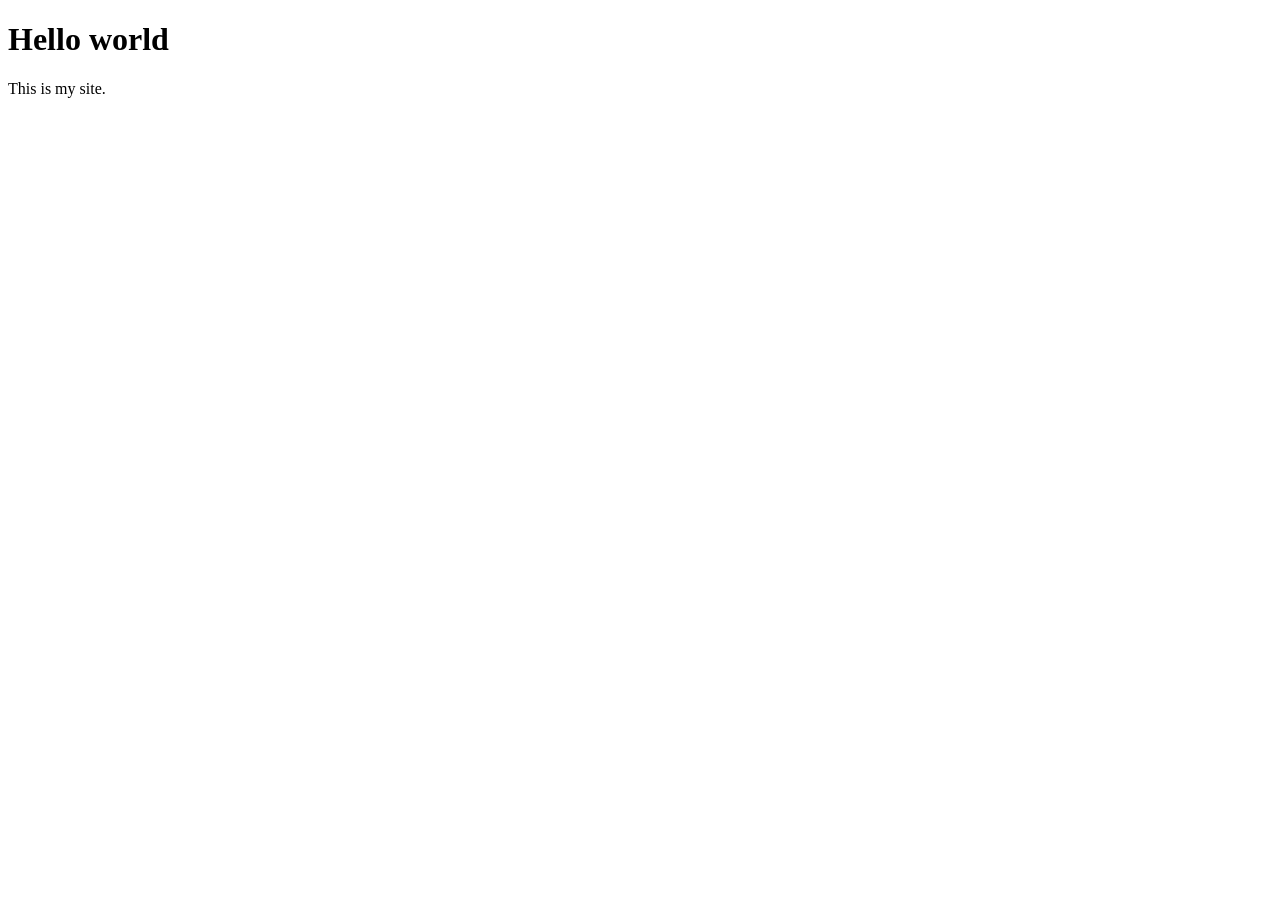
==== index.html @ 30eab20b "Add initial HTML structure for My Site" ====
<!doctype html>
<html>
  <head>
    <meta charset="utf-8">
    <title>My Site</title>
    <meta name="viewport" content="width=device-width, initial-scale=1">
  </head>
  <body>
    <h1>Hello world</h1>
    <p>This is my site.</p>
  </body>
</html>
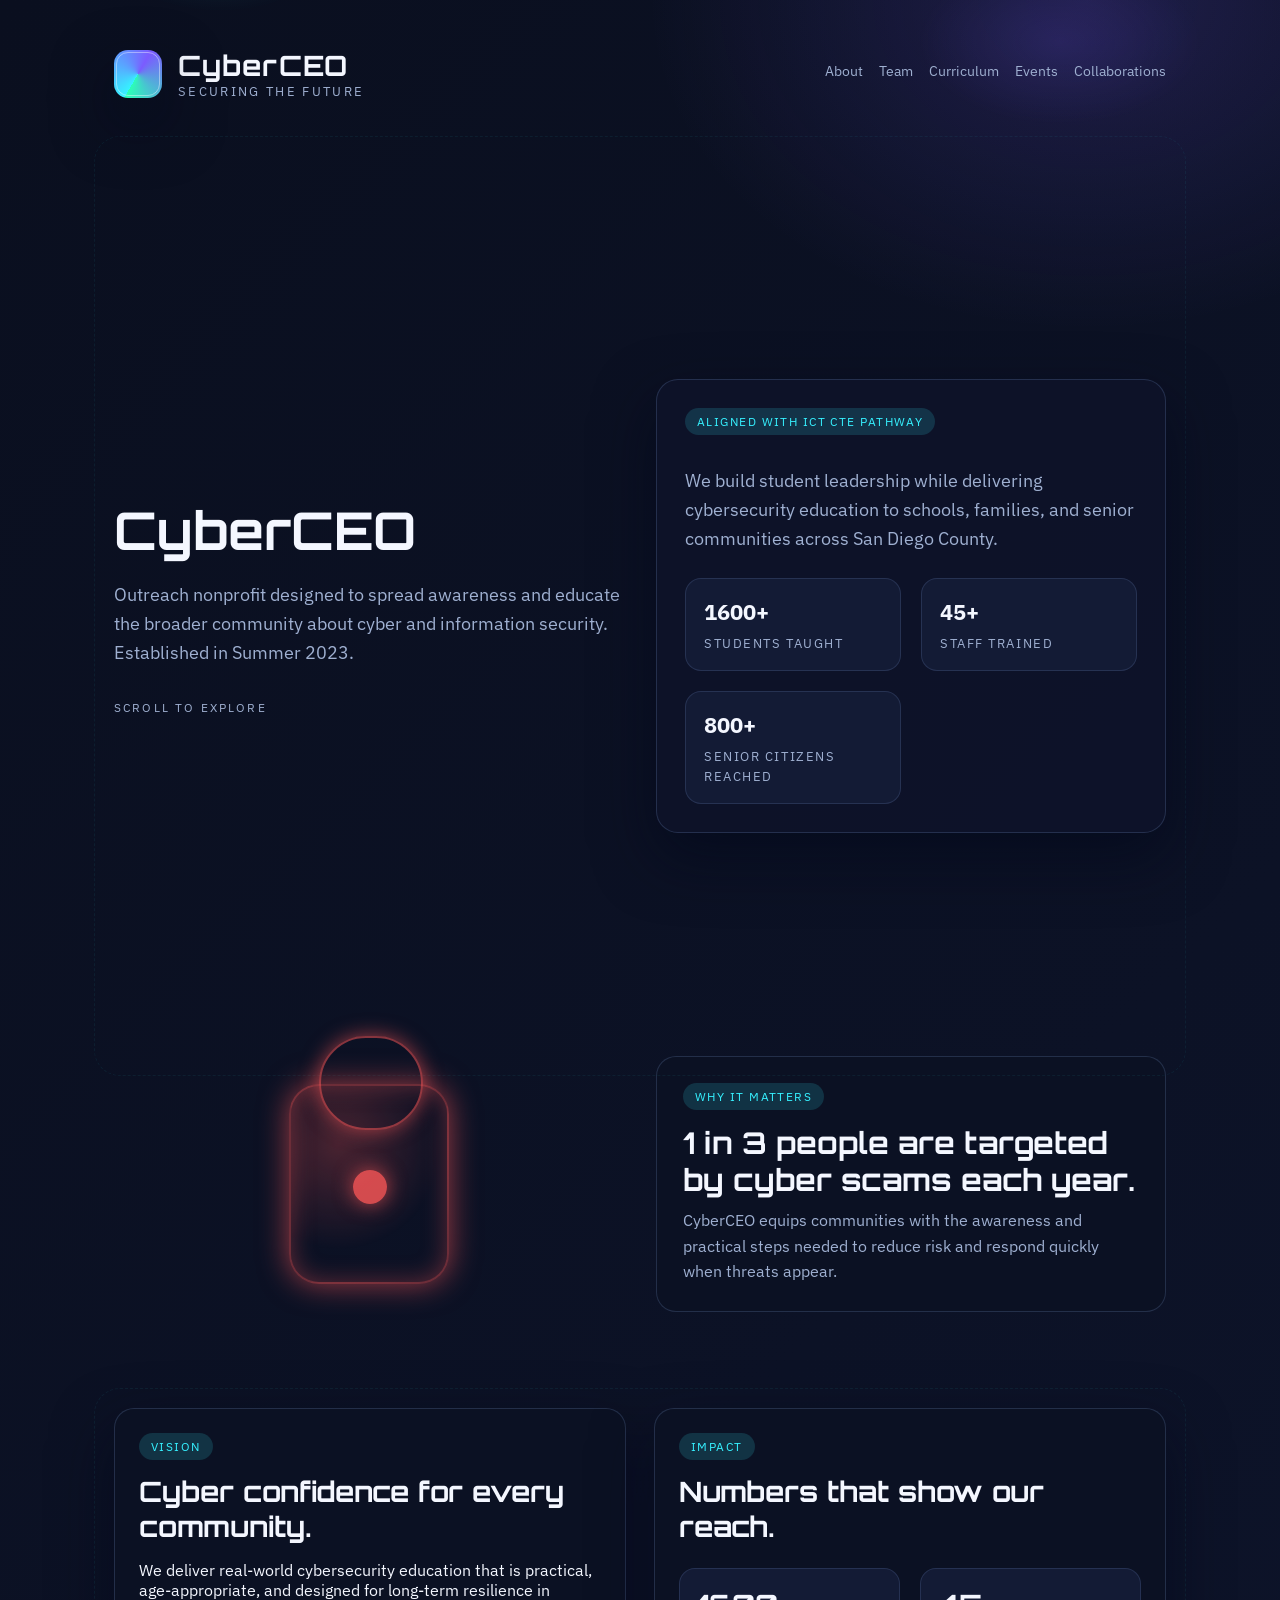
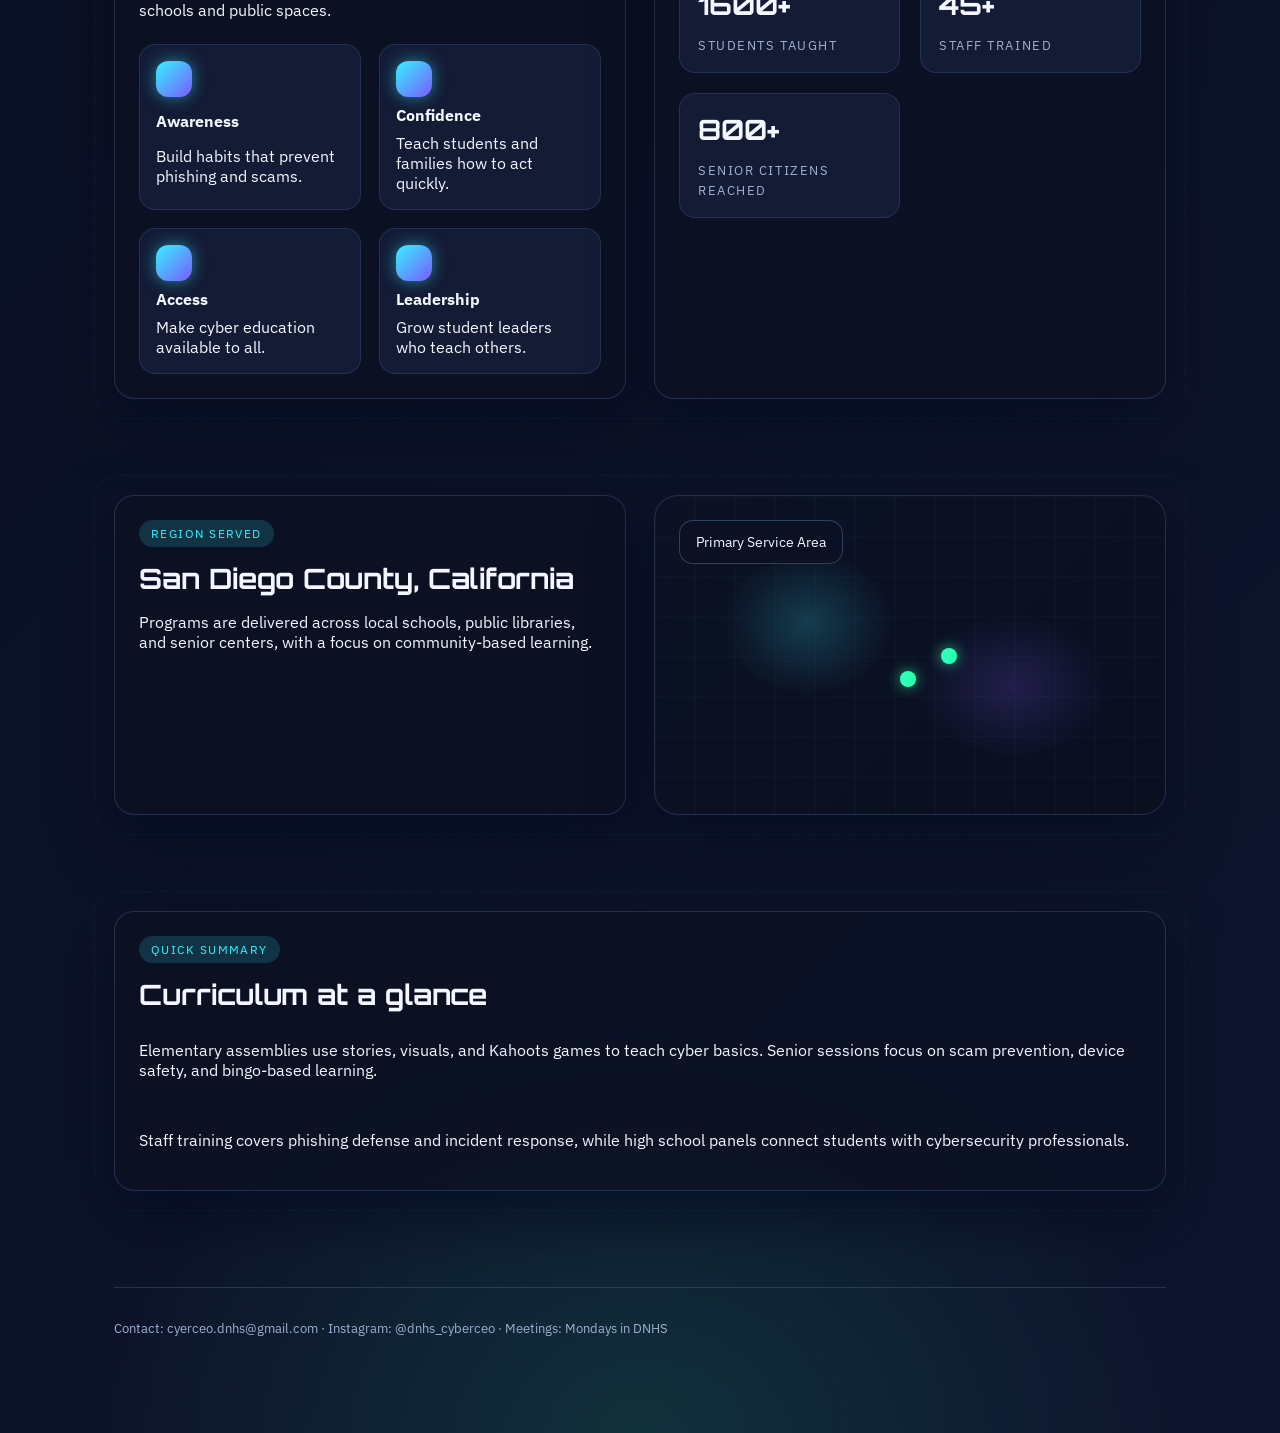
==== commit 82b052d7: "initial website commit" ====
--- a/index.html
+++ b/index.html
@@ -1,12 +1,631 @@
 <!doctype html>
-<html>
+<html lang="en">
   <head>
     <meta charset="utf-8">
-    <title>My Site</title>
+    <title>CyberCEO</title>
     <meta name="viewport" content="width=device-width, initial-scale=1">
+    <link rel="preconnect" href="https://fonts.googleapis.com">
+    <link rel="preconnect" href="https://fonts.gstatic.com" crossorigin>
+    <link href="https://fonts.googleapis.com/css2?family=Orbitron:wght@500;600;700&family=IBM+Plex+Sans:wght@300;400;500;600&display=swap" rel="stylesheet">
+    <style>
+      :root {
+        --bg: #0a0f1f;
+        --bg-2: #0e152d;
+        --panel: rgba(12, 18, 36, 0.86);
+        --panel-strong: rgba(14, 20, 42, 0.95);
+        --ink: #f4f7ff;
+        --muted: #9fb0d1;
+        --accent: #36f1ff;
+        --accent-2: #7b5bff;
+        --accent-3: #2cffb6;
+        --border: rgba(120, 150, 210, 0.22);
+        --shadow: 0 24px 60px rgba(2, 8, 25, 0.55);
+      }
+
+      * {
+        box-sizing: border-box;
+      }
+
+      body {
+        margin: 0;
+        font-family: "IBM Plex Sans", system-ui, sans-serif;
+        color: var(--ink);
+        background:
+          radial-gradient(700px 500px at 15% -10%, rgba(54, 241, 255, 0.18), transparent 60%),
+          radial-gradient(800px 600px at 85% 0%, rgba(123, 91, 255, 0.18), transparent 55%),
+          radial-gradient(900px 700px at 50% 100%, rgba(44, 255, 182, 0.12), transparent 60%),
+          linear-gradient(135deg, var(--bg) 0%, var(--bg-2) 100%);
+        min-height: 100vh;
+      }
+
+      .page {
+        max-width: 1100px;
+        margin: 0 auto;
+        padding: 48px 24px 96px;
+      }
+
+      header {
+        display: flex;
+        justify-content: space-between;
+        align-items: center;
+        gap: 24px;
+        margin-bottom: 56px;
+      }
+
+      .brand {
+        display: flex;
+        align-items: center;
+        gap: 16px;
+      }
+
+      .logo {
+        width: 48px;
+        height: 48px;
+        border-radius: 14px;
+        background: conic-gradient(from 210deg, var(--accent), var(--accent-2), var(--accent-3));
+        box-shadow: var(--shadow);
+        position: relative;
+        overflow: hidden;
+      }
+
+      .logo::after {
+        content: "";
+        position: absolute;
+        inset: 2px;
+        border-radius: 12px;
+        border: 1px solid rgba(255, 255, 255, 0.4);
+      }
+
+      .brand h1 {
+        font-family: "Orbitron", "IBM Plex Sans", sans-serif;
+        font-size: 28px;
+        margin: 0;
+        letter-spacing: 0.04em;
+      }
+
+      .brand span {
+        display: block;
+        font-size: 13px;
+        text-transform: uppercase;
+        letter-spacing: 0.18em;
+        color: var(--muted);
+      }
+
+      nav {
+        display: flex;
+        gap: 16px;
+        font-size: 14px;
+        color: var(--muted);
+      }
+
+      nav a {
+        color: inherit;
+        text-decoration: none;
+        border-bottom: 2px solid transparent;
+        padding-bottom: 4px;
+        transition: color 200ms ease, border-color 200ms ease;
+      }
+
+      nav a:hover {
+        color: var(--accent);
+        border-color: var(--accent);
+      }
+
+      .hero {
+        display: grid;
+        grid-template-columns: repeat(auto-fit, minmax(260px, 1fr));
+        gap: 32px;
+        align-items: center;
+        min-height: 100vh;
+        padding: 40px 0;
+      }
+
+      .hero h2 {
+        font-family: "Orbitron", "IBM Plex Sans", sans-serif;
+        font-size: clamp(34px, 5vw, 52px);
+        margin: 0 0 16px;
+      }
+
+      .hero p {
+        font-size: 18px;
+        line-height: 1.6;
+        color: var(--muted);
+      }
+
+      .hero-card {
+        background: var(--panel-strong);
+        border-radius: 22px;
+        padding: 28px;
+        box-shadow: var(--shadow);
+        border: 1px solid var(--border);
+        backdrop-filter: blur(14px);
+      }
+
+      .stats {
+        display: grid;
+        grid-template-columns: repeat(auto-fit, minmax(180px, 1fr));
+        gap: 20px;
+        margin: 24px 0 0;
+      }
+
+      .stat {
+        background: rgba(22, 30, 58, 0.8);
+        padding: 18px;
+        border-radius: 16px;
+        border: 1px solid rgba(120, 150, 210, 0.18);
+      }
+
+      .stat h3 {
+        margin: 0 0 6px;
+        font-size: 22px;
+      }
+
+      .stat span {
+        font-size: 13px;
+        text-transform: uppercase;
+        letter-spacing: 0.12em;
+        color: var(--muted);
+      }
+
+      .section {
+        display: grid;
+        grid-template-columns: repeat(auto-fit, minmax(260px, 1fr));
+        gap: 28px;
+        margin: 0 0 96px;
+      }
+
+      .section h3 {
+        font-family: "Orbitron", "IBM Plex Sans", sans-serif;
+        font-size: 28px;
+        margin: 0 0 12px;
+      }
+
+      .panel {
+        background: var(--panel);
+        border-radius: 20px;
+        padding: 24px;
+        box-shadow: var(--shadow);
+        border: 1px solid var(--border);
+        backdrop-filter: blur(16px);
+      }
+
+      .tag {
+        display: inline-block;
+        padding: 6px 12px;
+        border-radius: 999px;
+        background: rgba(54, 241, 255, 0.15);
+        color: var(--accent);
+        font-size: 12px;
+        text-transform: uppercase;
+        letter-spacing: 0.12em;
+        margin-bottom: 14px;
+      }
+
+      .footer {
+        margin-top: 72px;
+        padding-top: 32px;
+        border-top: 1px solid rgba(120, 150, 210, 0.22);
+        font-size: 13px;
+        color: var(--muted);
+      }
+
+      .hero,
+      .section {
+        position: relative;
+      }
+
+      .hero::after,
+      .section::after {
+        content: "";
+        position: absolute;
+        inset: -20px;
+        border-radius: 26px;
+        border: 1px dashed rgba(54, 241, 255, 0.12);
+        pointer-events: none;
+        opacity: 0.5;
+      }
+
+      .glow {
+        position: absolute;
+        inset: -60px;
+        background: radial-gradient(200px 120px at 20% 0%, rgba(54, 241, 255, 0.22), transparent 60%),
+          radial-gradient(240px 140px at 80% 10%, rgba(123, 91, 255, 0.22), transparent 60%);
+        pointer-events: none;
+        z-index: 0;
+        opacity: 0.6;
+      }
+
+      .hero > * {
+        position: relative;
+        z-index: 1;
+      }
+
+      .scroll-hint {
+        margin-top: 32px;
+        font-size: 12px;
+        letter-spacing: 0.18em;
+        text-transform: uppercase;
+        color: var(--muted);
+      }
+
+      .importance {
+        display: grid;
+        grid-template-columns: repeat(auto-fit, minmax(240px, 1fr));
+        gap: 32px;
+        align-items: center;
+        margin: 0 0 96px;
+      }
+
+      .lock {
+        width: 160px;
+        height: 200px;
+        border-radius: 30px;
+        border: 2px solid rgba(255, 88, 88, 0.4);
+        box-shadow: 0 0 30px rgba(255, 88, 88, 0.6), inset 0 0 25px rgba(255, 88, 88, 0.35);
+        position: relative;
+        margin: 0 auto;
+        background: radial-gradient(circle at 30% 30%, rgba(255, 88, 88, 0.25), transparent 60%);
+      }
+
+      .lock::before {
+        content: "";
+        position: absolute;
+        width: 100px;
+        height: 90px;
+        border-radius: 50px;
+        border: 2px solid rgba(255, 88, 88, 0.5);
+        top: -50px;
+        left: 28px;
+        box-shadow: 0 0 20px rgba(255, 88, 88, 0.6);
+      }
+
+      .lock::after {
+        content: "";
+        position: absolute;
+        width: 34px;
+        height: 34px;
+        border-radius: 50%;
+        background: rgba(255, 88, 88, 0.8);
+        top: 84px;
+        left: 62px;
+        box-shadow: 0 0 20px rgba(255, 88, 88, 0.7);
+      }
+
+      .stat-callout {
+        background: var(--panel);
+        border-radius: 20px;
+        padding: 26px;
+        border: 1px solid var(--border);
+      }
+
+      .stat-callout h3 {
+        margin: 0 0 10px;
+        font-size: 30px;
+        font-family: "Orbitron", "IBM Plex Sans", sans-serif;
+      }
+
+      .stat-callout p {
+        margin: 0;
+        color: var(--muted);
+        line-height: 1.6;
+      }
+
+      .icon-row {
+        display: grid;
+        grid-template-columns: repeat(auto-fit, minmax(160px, 1fr));
+        gap: 18px;
+        margin-top: 24px;
+      }
+
+      .icon-card {
+        background: rgba(22, 30, 58, 0.8);
+        border-radius: 16px;
+        padding: 16px;
+        border: 1px solid rgba(120, 150, 210, 0.18);
+        display: grid;
+        gap: 8px;
+        align-items: start;
+      }
+
+      .icon {
+        width: 36px;
+        height: 36px;
+        border-radius: 12px;
+        background: linear-gradient(135deg, var(--accent), var(--accent-2));
+        box-shadow: 0 0 16px rgba(54, 241, 255, 0.5);
+        animation: pulse 2.6s ease-in-out infinite;
+      }
+
+      .icon-card:nth-child(2) .icon {
+        animation-delay: 0.4s;
+      }
+
+      .icon-card:nth-child(3) .icon {
+        animation-delay: 0.8s;
+      }
+
+      .icon-card:nth-child(4) .icon {
+        animation-delay: 1.2s;
+      }
+
+      @keyframes pulse {
+        0% {
+          transform: scale(0.92);
+          box-shadow: 0 0 8px rgba(54, 241, 255, 0.35);
+        }
+        50% {
+          transform: scale(1);
+          box-shadow: 0 0 22px rgba(54, 241, 255, 0.75);
+        }
+        100% {
+          transform: scale(0.92);
+          box-shadow: 0 0 8px rgba(54, 241, 255, 0.35);
+        }
+      }
+
+      .map {
+        position: relative;
+        height: 320px;
+        border-radius: 24px;
+        border: 1px solid var(--border);
+        background:
+          radial-gradient(140px 120px at 30% 40%, rgba(54, 241, 255, 0.2), transparent 60%),
+          radial-gradient(160px 120px at 70% 60%, rgba(123, 91, 255, 0.2), transparent 60%),
+          linear-gradient(135deg, rgba(12, 18, 36, 0.95), rgba(10, 15, 31, 0.95));
+        box-shadow: var(--shadow);
+        overflow: hidden;
+      }
+
+      .map::before {
+        content: "";
+        position: absolute;
+        inset: 0;
+        background-image:
+          linear-gradient(rgba(120, 150, 210, 0.1) 1px, transparent 1px),
+          linear-gradient(90deg, rgba(120, 150, 210, 0.1) 1px, transparent 1px);
+        background-size: 40px 40px;
+        opacity: 0.4;
+      }
+
+      .map-label {
+        position: absolute;
+        top: 24px;
+        left: 24px;
+        background: rgba(12, 18, 36, 0.9);
+        border-radius: 14px;
+        padding: 12px 16px;
+        border: 1px solid rgba(120, 150, 210, 0.35);
+        font-size: 14px;
+      }
+
+      .map-pin {
+        position: absolute;
+        width: 16px;
+        height: 16px;
+        border-radius: 50%;
+        background: var(--accent-3);
+        box-shadow: 0 0 14px rgba(44, 255, 182, 0.7);
+      }
+
+      .map-pin.one {
+        top: 55%;
+        left: 48%;
+      }
+
+      .map-pin.two {
+        top: 48%;
+        left: 56%;
+      }
+
+      .summary {
+        display: grid;
+        gap: 18px;
+      }
+
+      .summary h3 {
+        margin: 0;
+      }
+
+      @keyframes floatIn {
+        from {
+          opacity: 0;
+          transform: translateY(18px);
+        }
+        to {
+          opacity: 1;
+          transform: translateY(0);
+        }
+      }
+
+      .hero,
+      .section,
+      header {
+        animation: floatIn 700ms ease both;
+      }
+
+      .section {
+        animation-delay: 120ms;
+      }
+
+      .hero-card,
+      .panel {
+        transition: transform 220ms ease, box-shadow 220ms ease;
+      }
+
+      .hero-card:hover,
+      .panel:hover {
+        transform: translateY(-4px);
+        box-shadow: 0 30px 70px rgba(2, 8, 25, 0.7);
+      }
+
+      @media (max-width: 700px) {
+        header {
+          flex-direction: column;
+          align-items: flex-start;
+        }
+
+        nav {
+          flex-wrap: wrap;
+        }
+
+        .hero::after,
+        .section::after {
+          inset: -8px;
+        }
+      }
+    </style>
   </head>
   <body>
-    <h1>Hello world</h1>
-    <p>This is my site.</p>
+    <div class="page">
+      <div class="glow" aria-hidden="true"></div>
+      <header>
+        <div class="brand">
+          <div class="logo" aria-hidden="true"></div>
+          <div>
+            <h1>CyberCEO</h1>
+            <span>Securing the future</span>
+          </div>
+        </div>
+        <nav>
+          <a href="about.html">About</a>
+          <a href="team.html">Team</a>
+          <a href="curriculum.html">Curriculum</a>
+          <a href="events.html">Events</a>
+          <a href="collaborations.html">Collaborations</a>
+        </nav>
+      </header>
+
+      <section class="hero" id="vision">
+        <div>
+          <h2>CyberCEO</h2>
+          <p>
+            Outreach nonprofit designed to spread awareness and educate the broader community
+            about cyber and information security. Established in Summer 2023.
+          </p>
+          <div class="scroll-hint">Scroll to explore</div>
+        </div>
+        <div class="hero-card">
+          <div class="tag">Aligned With ICT CTE Pathway</div>
+          <p>
+            We build student leadership while delivering cybersecurity education to schools,
+            families, and senior communities across San Diego County.
+          </p>
+          <div class="stats" id="impact">
+            <div class="stat">
+              <h3>1600+</h3>
+              <span>Students taught</span>
+            </div>
+            <div class="stat">
+              <h3>45+</h3>
+              <span>Staff trained</span>
+            </div>
+            <div class="stat">
+              <h3>800+</h3>
+              <span>Senior citizens reached</span>
+            </div>
+          </div>
+        </div>
+      </section>
+
+      <section class="importance">
+        <div class="lock" aria-hidden="true"></div>
+        <div class="stat-callout">
+          <div class="tag">Why It Matters</div>
+          <h3>1 in 3 people are targeted by cyber scams each year.</h3>
+          <p>
+            CyberCEO equips communities with the awareness and practical steps needed to
+            reduce risk and respond quickly when threats appear.
+          </p>
+        </div>
+      </section>
+
+      <section class="section">
+        <div class="panel">
+          <div class="tag">Vision</div>
+          <h3>Cyber confidence for every community.</h3>
+          <p>
+            We deliver real-world cybersecurity education that is practical, age-appropriate,
+            and designed for long-term resilience in schools and public spaces.
+          </p>
+          <div class="icon-row">
+            <div class="icon-card">
+              <div class="icon" aria-hidden="true"></div>
+              <strong>Awareness</strong>
+              <span class="muted">Build habits that prevent phishing and scams.</span>
+            </div>
+            <div class="icon-card">
+              <div class="icon" aria-hidden="true"></div>
+              <strong>Confidence</strong>
+              <span class="muted">Teach students and families how to act quickly.</span>
+            </div>
+            <div class="icon-card">
+              <div class="icon" aria-hidden="true"></div>
+              <strong>Access</strong>
+              <span class="muted">Make cyber education available to all.</span>
+            </div>
+            <div class="icon-card">
+              <div class="icon" aria-hidden="true"></div>
+              <strong>Leadership</strong>
+              <span class="muted">Grow student leaders who teach others.</span>
+            </div>
+          </div>
+        </div>
+        <div class="panel">
+          <div class="tag">Impact</div>
+          <h3>Numbers that show our reach.</h3>
+          <div class="stats">
+            <div class="stat">
+              <h3>1600+</h3>
+              <span>Students taught</span>
+            </div>
+            <div class="stat">
+              <h3>45+</h3>
+              <span>Staff trained</span>
+            </div>
+            <div class="stat">
+              <h3>800+</h3>
+              <span>Senior citizens reached</span>
+            </div>
+          </div>
+        </div>
+      </section>
+
+      <section class="section" id="region">
+        <div class="panel">
+          <div class="tag">Region Served</div>
+          <h3>San Diego County, California</h3>
+          <p>
+            Programs are delivered across local schools, public libraries, and senior centers,
+            with a focus on community-based learning.
+          </p>
+        </div>
+        <div class="map" aria-hidden="true">
+          <div class="map-label">Primary Service Area</div>
+          <div class="map-pin one"></div>
+          <div class="map-pin two"></div>
+        </div>
+      </section>
+
+      <section class="section" id="curriculum">
+        <div class="panel">
+          <div class="tag">Quick Summary</div>
+          <h3>Curriculum at a glance</h3>
+          <div class="summary">
+            <p>
+              Elementary assemblies use stories, visuals, and Kahoots games to teach cyber basics.
+              Senior sessions focus on scam prevention, device safety, and bingo-based learning.
+            </p>
+            <p>
+              Staff training covers phishing defense and incident response, while high school
+              panels connect students with cybersecurity professionals.
+            </p>
+          </div>
+        </div>
+      </section>
+
+      <div class="footer">
+        Contact: cyerceo.dnhs@gmail.com · Instagram: @dnhs_cyberceo · Meetings: Mondays in DNHS
+      </div>
+    </div>
   </body>
 </html>
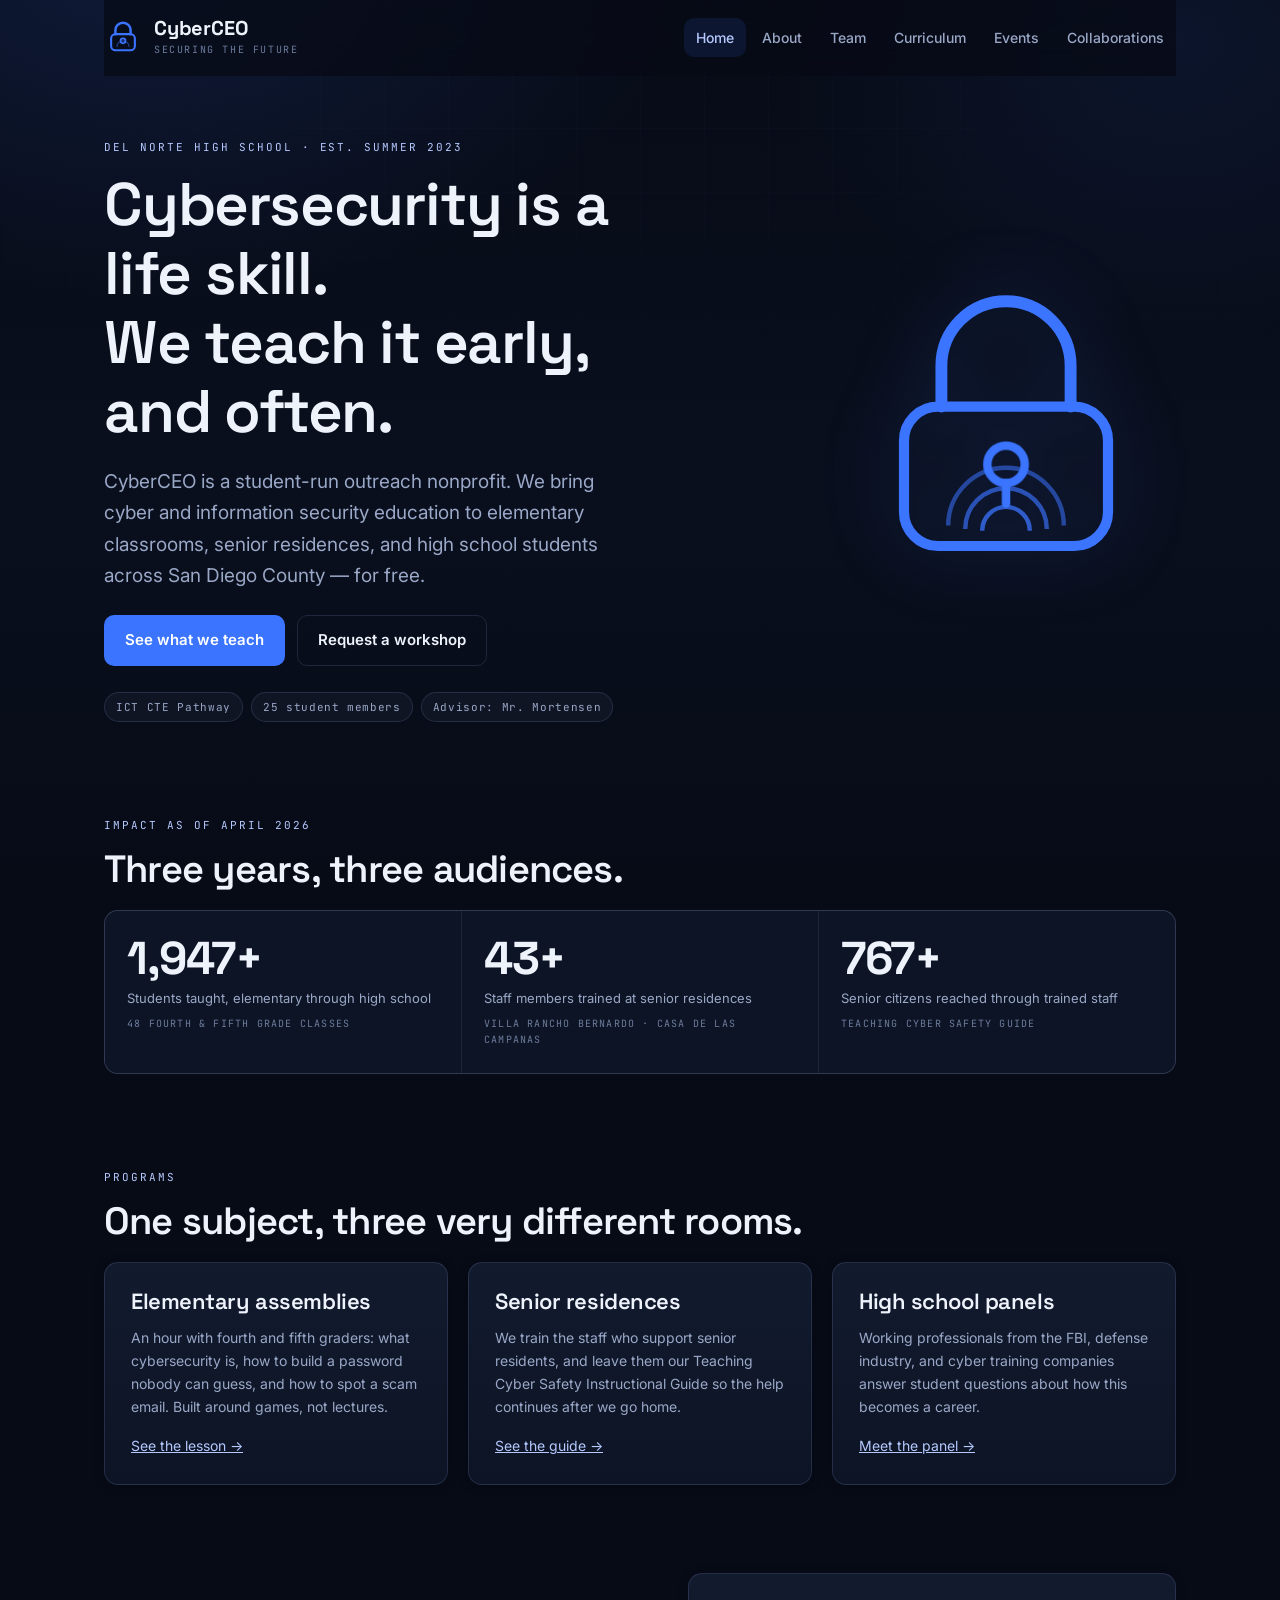
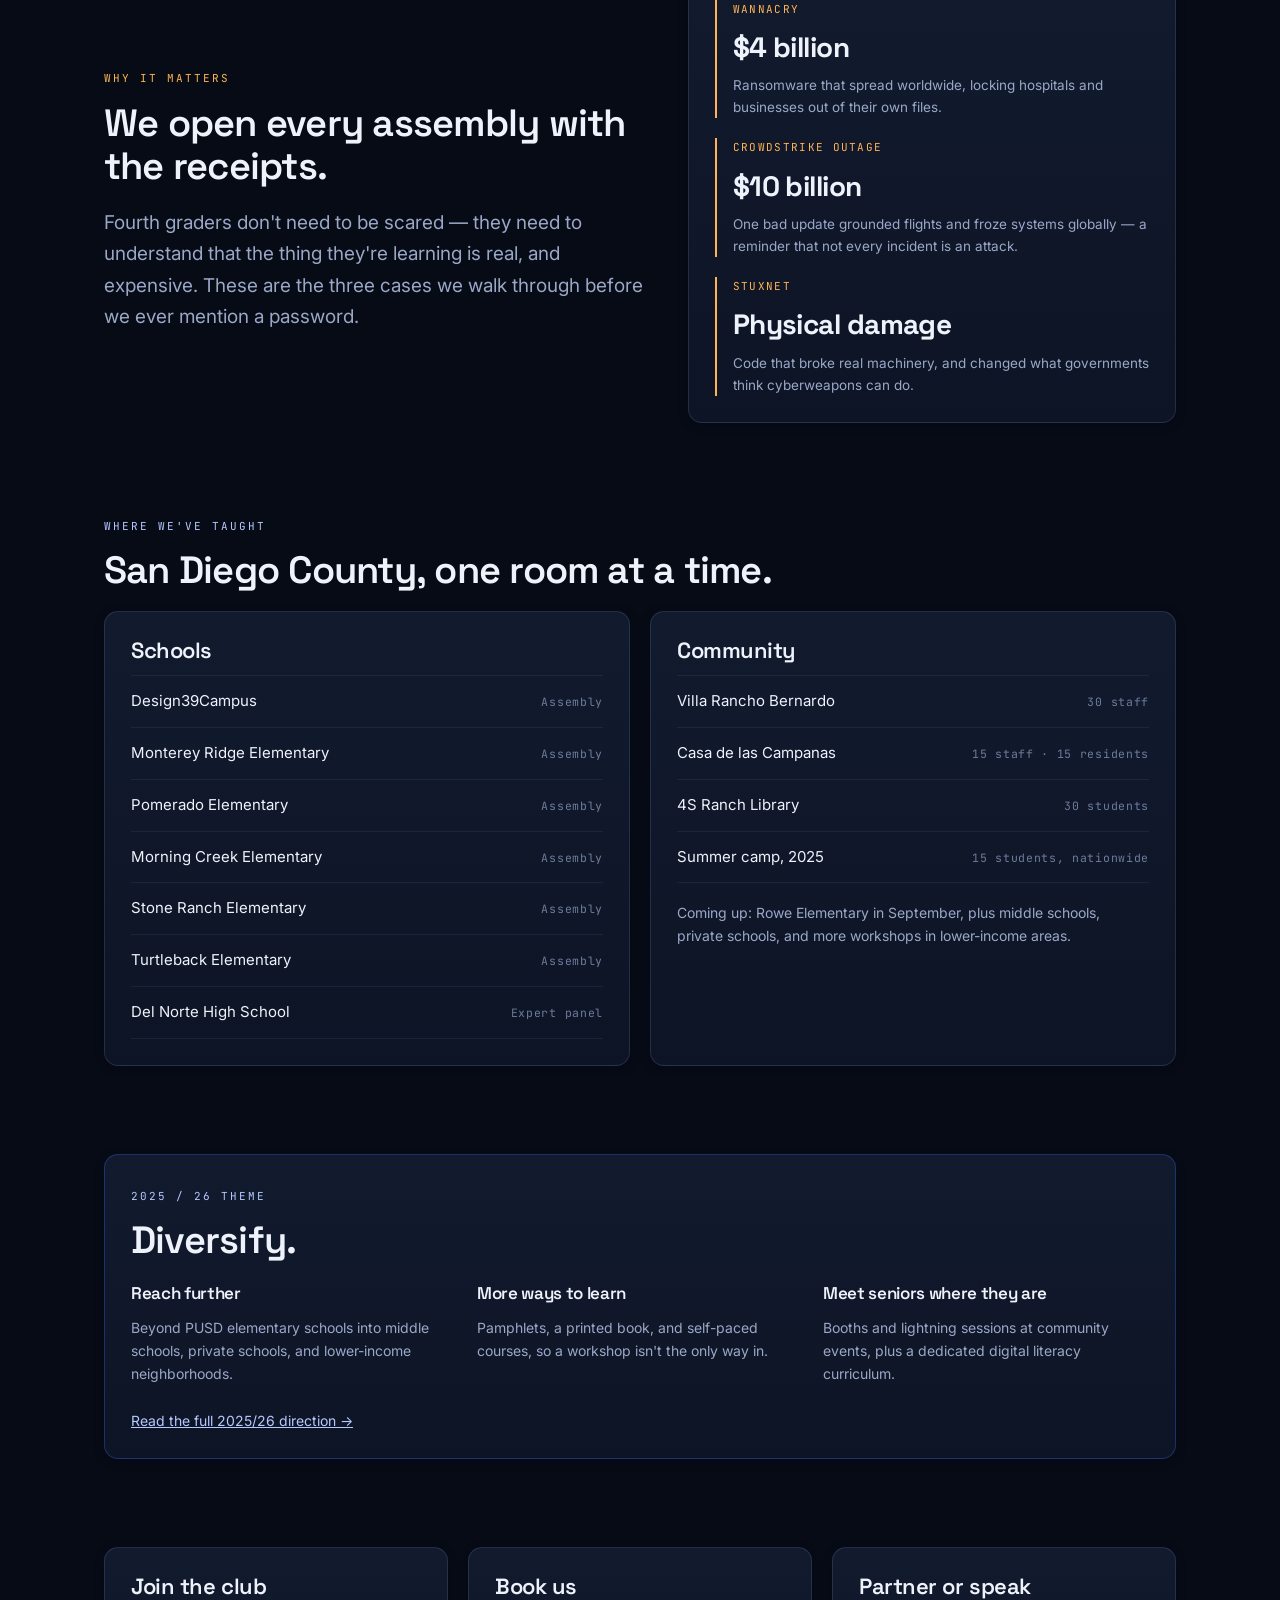
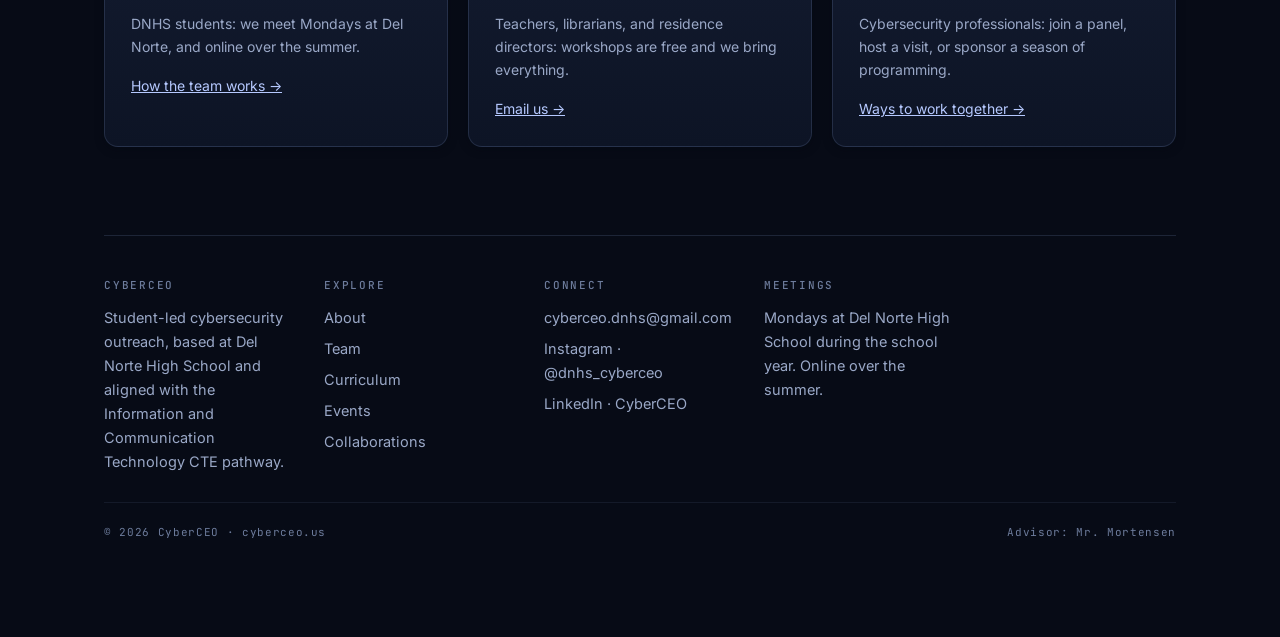
==== commit 89a68538: "major website updates" ====
--- a/index.html
+++ b/index.html
@@ -1,631 +1,278 @@
 <!doctype html>
 <html lang="en">
-  <head>
-    <meta charset="utf-8">
-    <title>CyberCEO</title>
-    <meta name="viewport" content="width=device-width, initial-scale=1">
-    <link rel="preconnect" href="https://fonts.googleapis.com">
-    <link rel="preconnect" href="https://fonts.gstatic.com" crossorigin>
-    <link href="https://fonts.googleapis.com/css2?family=Orbitron:wght@500;600;700&family=IBM+Plex+Sans:wght@300;400;500;600&display=swap" rel="stylesheet">
-    <style>
-      :root {
-        --bg: #0a0f1f;
-        --bg-2: #0e152d;
-        --panel: rgba(12, 18, 36, 0.86);
-        --panel-strong: rgba(14, 20, 42, 0.95);
-        --ink: #f4f7ff;
-        --muted: #9fb0d1;
-        --accent: #36f1ff;
-        --accent-2: #7b5bff;
-        --accent-3: #2cffb6;
-        --border: rgba(120, 150, 210, 0.22);
-        --shadow: 0 24px 60px rgba(2, 8, 25, 0.55);
-      }
-
-      * {
-        box-sizing: border-box;
-      }
-
-      body {
-        margin: 0;
-        font-family: "IBM Plex Sans", system-ui, sans-serif;
-        color: var(--ink);
-        background:
-          radial-gradient(700px 500px at 15% -10%, rgba(54, 241, 255, 0.18), transparent 60%),
-          radial-gradient(800px 600px at 85% 0%, rgba(123, 91, 255, 0.18), transparent 55%),
-          radial-gradient(900px 700px at 50% 100%, rgba(44, 255, 182, 0.12), transparent 60%),
-          linear-gradient(135deg, var(--bg) 0%, var(--bg-2) 100%);
-        min-height: 100vh;
-      }
-
-      .page {
-        max-width: 1100px;
-        margin: 0 auto;
-        padding: 48px 24px 96px;
-      }
-
-      header {
-        display: flex;
-        justify-content: space-between;
-        align-items: center;
-        gap: 24px;
-        margin-bottom: 56px;
-      }
-
-      .brand {
-        display: flex;
-        align-items: center;
-        gap: 16px;
-      }
-
-      .logo {
-        width: 48px;
-        height: 48px;
-        border-radius: 14px;
-        background: conic-gradient(from 210deg, var(--accent), var(--accent-2), var(--accent-3));
-        box-shadow: var(--shadow);
-        position: relative;
-        overflow: hidden;
-      }
-
-      .logo::after {
-        content: "";
-        position: absolute;
-        inset: 2px;
-        border-radius: 12px;
-        border: 1px solid rgba(255, 255, 255, 0.4);
-      }
-
-      .brand h1 {
-        font-family: "Orbitron", "IBM Plex Sans", sans-serif;
-        font-size: 28px;
-        margin: 0;
-        letter-spacing: 0.04em;
-      }
-
-      .brand span {
-        display: block;
-        font-size: 13px;
-        text-transform: uppercase;
-        letter-spacing: 0.18em;
-        color: var(--muted);
-      }
-
-      nav {
-        display: flex;
-        gap: 16px;
-        font-size: 14px;
-        color: var(--muted);
-      }
-
-      nav a {
-        color: inherit;
-        text-decoration: none;
-        border-bottom: 2px solid transparent;
-        padding-bottom: 4px;
-        transition: color 200ms ease, border-color 200ms ease;
-      }
-
-      nav a:hover {
-        color: var(--accent);
-        border-color: var(--accent);
-      }
-
-      .hero {
-        display: grid;
-        grid-template-columns: repeat(auto-fit, minmax(260px, 1fr));
-        gap: 32px;
-        align-items: center;
-        min-height: 100vh;
-        padding: 40px 0;
-      }
-
-      .hero h2 {
-        font-family: "Orbitron", "IBM Plex Sans", sans-serif;
-        font-size: clamp(34px, 5vw, 52px);
-        margin: 0 0 16px;
-      }
-
-      .hero p {
-        font-size: 18px;
-        line-height: 1.6;
-        color: var(--muted);
-      }
-
-      .hero-card {
-        background: var(--panel-strong);
-        border-radius: 22px;
-        padding: 28px;
-        box-shadow: var(--shadow);
-        border: 1px solid var(--border);
-        backdrop-filter: blur(14px);
-      }
-
-      .stats {
-        display: grid;
-        grid-template-columns: repeat(auto-fit, minmax(180px, 1fr));
-        gap: 20px;
-        margin: 24px 0 0;
-      }
-
-      .stat {
-        background: rgba(22, 30, 58, 0.8);
-        padding: 18px;
-        border-radius: 16px;
-        border: 1px solid rgba(120, 150, 210, 0.18);
-      }
-
-      .stat h3 {
-        margin: 0 0 6px;
-        font-size: 22px;
-      }
-
-      .stat span {
-        font-size: 13px;
-        text-transform: uppercase;
-        letter-spacing: 0.12em;
-        color: var(--muted);
-      }
-
-      .section {
-        display: grid;
-        grid-template-columns: repeat(auto-fit, minmax(260px, 1fr));
-        gap: 28px;
-        margin: 0 0 96px;
-      }
-
-      .section h3 {
-        font-family: "Orbitron", "IBM Plex Sans", sans-serif;
-        font-size: 28px;
-        margin: 0 0 12px;
-      }
-
-      .panel {
-        background: var(--panel);
-        border-radius: 20px;
-        padding: 24px;
-        box-shadow: var(--shadow);
-        border: 1px solid var(--border);
-        backdrop-filter: blur(16px);
-      }
-
-      .tag {
-        display: inline-block;
-        padding: 6px 12px;
-        border-radius: 999px;
-        background: rgba(54, 241, 255, 0.15);
-        color: var(--accent);
-        font-size: 12px;
-        text-transform: uppercase;
-        letter-spacing: 0.12em;
-        margin-bottom: 14px;
-      }
-
-      .footer {
-        margin-top: 72px;
-        padding-top: 32px;
-        border-top: 1px solid rgba(120, 150, 210, 0.22);
-        font-size: 13px;
-        color: var(--muted);
-      }
-
-      .hero,
-      .section {
-        position: relative;
-      }
-
-      .hero::after,
-      .section::after {
-        content: "";
-        position: absolute;
-        inset: -20px;
-        border-radius: 26px;
-        border: 1px dashed rgba(54, 241, 255, 0.12);
-        pointer-events: none;
-        opacity: 0.5;
-      }
-
-      .glow {
-        position: absolute;
-        inset: -60px;
-        background: radial-gradient(200px 120px at 20% 0%, rgba(54, 241, 255, 0.22), transparent 60%),
-          radial-gradient(240px 140px at 80% 10%, rgba(123, 91, 255, 0.22), transparent 60%);
-        pointer-events: none;
-        z-index: 0;
-        opacity: 0.6;
-      }
-
-      .hero > * {
-        position: relative;
-        z-index: 1;
-      }
-
-      .scroll-hint {
-        margin-top: 32px;
-        font-size: 12px;
-        letter-spacing: 0.18em;
-        text-transform: uppercase;
-        color: var(--muted);
-      }
-
-      .importance {
-        display: grid;
-        grid-template-columns: repeat(auto-fit, minmax(240px, 1fr));
-        gap: 32px;
-        align-items: center;
-        margin: 0 0 96px;
-      }
-
-      .lock {
-        width: 160px;
-        height: 200px;
-        border-radius: 30px;
-        border: 2px solid rgba(255, 88, 88, 0.4);
-        box-shadow: 0 0 30px rgba(255, 88, 88, 0.6), inset 0 0 25px rgba(255, 88, 88, 0.35);
-        position: relative;
-        margin: 0 auto;
-        background: radial-gradient(circle at 30% 30%, rgba(255, 88, 88, 0.25), transparent 60%);
-      }
-
-      .lock::before {
-        content: "";
-        position: absolute;
-        width: 100px;
-        height: 90px;
-        border-radius: 50px;
-        border: 2px solid rgba(255, 88, 88, 0.5);
-        top: -50px;
-        left: 28px;
-        box-shadow: 0 0 20px rgba(255, 88, 88, 0.6);
-      }
-
-      .lock::after {
-        content: "";
-        position: absolute;
-        width: 34px;
-        height: 34px;
-        border-radius: 50%;
-        background: rgba(255, 88, 88, 0.8);
-        top: 84px;
-        left: 62px;
-        box-shadow: 0 0 20px rgba(255, 88, 88, 0.7);
-      }
-
-      .stat-callout {
-        background: var(--panel);
-        border-radius: 20px;
-        padding: 26px;
-        border: 1px solid var(--border);
-      }
-
-      .stat-callout h3 {
-        margin: 0 0 10px;
-        font-size: 30px;
-        font-family: "Orbitron", "IBM Plex Sans", sans-serif;
-      }
-
-      .stat-callout p {
-        margin: 0;
-        color: var(--muted);
-        line-height: 1.6;
-      }
-
-      .icon-row {
-        display: grid;
-        grid-template-columns: repeat(auto-fit, minmax(160px, 1fr));
-        gap: 18px;
-        margin-top: 24px;
-      }
-
-      .icon-card {
-        background: rgba(22, 30, 58, 0.8);
-        border-radius: 16px;
-        padding: 16px;
-        border: 1px solid rgba(120, 150, 210, 0.18);
-        display: grid;
-        gap: 8px;
-        align-items: start;
-      }
-
-      .icon {
-        width: 36px;
-        height: 36px;
-        border-radius: 12px;
-        background: linear-gradient(135deg, var(--accent), var(--accent-2));
-        box-shadow: 0 0 16px rgba(54, 241, 255, 0.5);
-        animation: pulse 2.6s ease-in-out infinite;
-      }
-
-      .icon-card:nth-child(2) .icon {
-        animation-delay: 0.4s;
-      }
-
-      .icon-card:nth-child(3) .icon {
-        animation-delay: 0.8s;
-      }
-
-      .icon-card:nth-child(4) .icon {
-        animation-delay: 1.2s;
-      }
-
-      @keyframes pulse {
-        0% {
-          transform: scale(0.92);
-          box-shadow: 0 0 8px rgba(54, 241, 255, 0.35);
-        }
-        50% {
-          transform: scale(1);
-          box-shadow: 0 0 22px rgba(54, 241, 255, 0.75);
-        }
-        100% {
-          transform: scale(0.92);
-          box-shadow: 0 0 8px rgba(54, 241, 255, 0.35);
-        }
-      }
-
-      .map {
-        position: relative;
-        height: 320px;
-        border-radius: 24px;
-        border: 1px solid var(--border);
-        background:
-          radial-gradient(140px 120px at 30% 40%, rgba(54, 241, 255, 0.2), transparent 60%),
-          radial-gradient(160px 120px at 70% 60%, rgba(123, 91, 255, 0.2), transparent 60%),
-          linear-gradient(135deg, rgba(12, 18, 36, 0.95), rgba(10, 15, 31, 0.95));
-        box-shadow: var(--shadow);
-        overflow: hidden;
-      }
-
-      .map::before {
-        content: "";
-        position: absolute;
-        inset: 0;
-        background-image:
-          linear-gradient(rgba(120, 150, 210, 0.1) 1px, transparent 1px),
-          linear-gradient(90deg, rgba(120, 150, 210, 0.1) 1px, transparent 1px);
-        background-size: 40px 40px;
-        opacity: 0.4;
-      }
-
-      .map-label {
-        position: absolute;
-        top: 24px;
-        left: 24px;
-        background: rgba(12, 18, 36, 0.9);
-        border-radius: 14px;
-        padding: 12px 16px;
-        border: 1px solid rgba(120, 150, 210, 0.35);
-        font-size: 14px;
-      }
-
-      .map-pin {
-        position: absolute;
-        width: 16px;
-        height: 16px;
-        border-radius: 50%;
-        background: var(--accent-3);
-        box-shadow: 0 0 14px rgba(44, 255, 182, 0.7);
-      }
-
-      .map-pin.one {
-        top: 55%;
-        left: 48%;
-      }
-
-      .map-pin.two {
-        top: 48%;
-        left: 56%;
-      }
-
-      .summary {
-        display: grid;
-        gap: 18px;
-      }
-
-      .summary h3 {
-        margin: 0;
-      }
-
-      @keyframes floatIn {
-        from {
-          opacity: 0;
-          transform: translateY(18px);
-        }
-        to {
-          opacity: 1;
-          transform: translateY(0);
-        }
-      }
-
-      .hero,
-      .section,
-      header {
-        animation: floatIn 700ms ease both;
-      }
-
-      .section {
-        animation-delay: 120ms;
-      }
-
-      .hero-card,
-      .panel {
-        transition: transform 220ms ease, box-shadow 220ms ease;
-      }
-
-      .hero-card:hover,
-      .panel:hover {
-        transform: translateY(-4px);
-        box-shadow: 0 30px 70px rgba(2, 8, 25, 0.7);
-      }
-
-      @media (max-width: 700px) {
-        header {
-          flex-direction: column;
-          align-items: flex-start;
-        }
-
-        nav {
-          flex-wrap: wrap;
-        }
-
-        .hero::after,
-        .section::after {
-          inset: -8px;
-        }
-      }
-    </style>
-  </head>
-  <body>
-    <div class="page">
-      <div class="glow" aria-hidden="true"></div>
-      <header>
-        <div class="brand">
-          <div class="logo" aria-hidden="true"></div>
-          <div>
-            <h1>CyberCEO</h1>
-            <span>Securing the future</span>
-          </div>
-        </div>
-        <nav>
-          <a href="about.html">About</a>
-          <a href="team.html">Team</a>
-          <a href="curriculum.html">Curriculum</a>
-          <a href="events.html">Events</a>
-          <a href="collaborations.html">Collaborations</a>
-        </nav>
-      </header>
-
-      <section class="hero" id="vision">
+<head>
+<meta charset="utf-8">
+<meta name="viewport" content="width=device-width, initial-scale=1">
+<title>CyberCEO — Cybersecurity education for schools and senior communities</title>
+<meta name="description" content="CyberCEO is a student-led outreach nonprofit at Del Norte High School teaching cyber and information security to elementary students, senior residences, and high schoolers across San Diego County.">
+<link rel="preconnect" href="https://fonts.googleapis.com">
+<link rel="preconnect" href="https://fonts.gstatic.com" crossorigin>
+<link href="https://fonts.googleapis.com/css2?family=Space+Grotesk:wght@500;600;700&family=Inter:wght@400;500;600&family=JetBrains+Mono:wght@400;500&display=swap" rel="stylesheet">
+<link rel="stylesheet" href="assets/styles.css">
+<script>document.documentElement.className += " js";</script>
+</head>
+<body>
+<div class="progress" aria-hidden="true"></div>
+<a class="skip" href="#main">Skip to content</a>
+
+<div class="page">
+
+  <header class="site-header">
+    <a class="brand" href="index.html">
+      <svg viewBox="0 0 40 40" fill="none" style="color:var(--brand)" aria-hidden="true">
+        <path d="M12 17v-4a8 8 0 0 1 16 0v4" stroke="currentColor" stroke-width="2.6" stroke-linecap="round"/>
+        <rect x="7.5" y="17" width="25" height="17" rx="4.5" stroke="currentColor" stroke-width="2.2"/>
+        <path d="M13.5 30.5a6.5 6.5 0 0 1 13 0" stroke="currentColor" stroke-width="1.3" opacity=".5"/>
+        <circle cx="20" cy="24" r="2.6" stroke="currentColor" stroke-width="1.8"/>
+      </svg>
+      <span>
+        <span class="brand-name">CyberCEO</span>
+        <span class="brand-tag">Securing the future</span>
+      </span>
+    </a>
+    <button class="nav-toggle" aria-expanded="false" aria-controls="primary-nav">Menu</button>
+    <nav class="nav" id="primary-nav" aria-label="Primary">
+      <a href="index.html" aria-current="page">Home</a>
+      <a href="about.html">About</a>
+      <a href="team.html">Team</a>
+      <a href="curriculum.html">Curriculum</a>
+      <a href="events.html">Events</a>
+      <a href="collaborations.html">Collaborations</a>
+    </nav>
+  </header>
+
+  <main id="main">
+
+    <!-- Hero -->
+    <section class="split reveal">
+      <div>
+        <p class="eyebrow">Del Norte High School · Est. Summer 2023</p>
+        <h1 class="h-xl">Cybersecurity is a life skill.<br>We teach it early, and&nbsp;often.</h1>
+        <p class="lead">
+          CyberCEO is a student-run outreach nonprofit. We bring cyber and information
+          security education to elementary classrooms, senior residences, and high school
+          students across San Diego County — for free.
+        </p>
+        <div class="btn-row">
+          <a class="btn" href="curriculum.html">See what we teach</a>
+          <a class="btn btn-ghost" href="mailto:cyberceo.dnhs@gmail.com?subject=Workshop%20request%20for%20CyberCEO">Request a workshop</a>
+        </div>
+        <div class="chip-row" style="margin-top:26px">
+          <span class="chip">ICT CTE Pathway</span>
+          <span class="chip">25 student members</span>
+          <span class="chip">Advisor: Mr. Mortensen</span>
+        </div>
+      </div>
+      <div>
+        <svg class="hero-mark" viewBox="0 0 200 200" fill="none" role="img" aria-label="The CyberCEO mark: a padlock whose body is drawn from fingerprint ridges.">
+          <path class="shell" d="M62 88V64a38 38 0 0 1 76 0v24" stroke="currentColor" stroke-width="7" stroke-linecap="round"/>
+          <rect class="shell" x="40" y="88" width="120" height="82" rx="20" stroke="currentColor" stroke-width="6"/>
+          <path class="ridge" d="M66 158a34 34 0 0 1 68 0" stroke="currentColor" stroke-width="2.6" opacity=".55"/>
+          <path class="ridge" d="M76 160a24 24 0 0 1 48 0" stroke="currentColor" stroke-width="2.6" opacity=".65"/>
+          <path class="ridge" d="M86 161a14 14 0 0 1 28 0" stroke="currentColor" stroke-width="2.6" opacity=".75"/>
+                    <g class="keyhole">
+            <circle cx="100" cy="122" r="11" stroke="currentColor" stroke-width="5"/>
+            <path d="M100 133v12" stroke="currentColor" stroke-width="5" stroke-linecap="round"/>
+          </g>
+        </svg>
+      </div>
+    </section>
+
+    <!-- Impact -->
+    <section class="reveal">
+      <p class="eyebrow">Impact as of April 2026</p>
+      <h2 class="h-lg">Three years, three audiences.</h2>
+      <div class="stat-row">
+        <div class="stat">
+          <span class="stat-num" data-count="2000" data-suffix="+">2,000+</span>
+          <span class="stat-label">Students taught, elementary through high school</span>
+          <span class="stat-note">48 fourth &amp; fifth grade classes</span>
+        </div>
+        <div class="stat">
+          <span class="stat-num" data-count="45" data-suffix="+">45+</span>
+          <span class="stat-label">Staff members trained at senior residences</span>
+          <span class="stat-note">Villa Rancho Bernardo · Casa de las Campanas</span>
+        </div>
+        <div class="stat">
+          <span class="stat-num" data-count="800" data-suffix="+">800+</span>
+          <span class="stat-label">Senior citizens reached through trained staff</span>
+          <span class="stat-note">Teaching Cyber Safety guide</span>
+        </div>
+      </div>
+    </section>
+
+    <!-- Who we reach -->
+    <section class="reveal">
+      <p class="eyebrow">Programs</p>
+      <h2 class="h-lg">One subject, three very different rooms.</h2>
+      <div class="grid grid-3">
+        <div class="card card-hover">
+          <h3 class="h-md">Elementary assemblies</h3>
+          <p class="dim small">
+            An hour with fourth and fifth graders: what cybersecurity is, how to build a
+            password nobody can guess, and how to spot a scam email. Built around games,
+            not lectures.
+          </p>
+          <p class="small" style="margin-top:14px"><a href="curriculum.html#elementary">See the lesson →</a></p>
+        </div>
+        <div class="card card-hover">
+          <h3 class="h-md">Senior residences</h3>
+          <p class="dim small">
+            We train the staff who support senior residents, and leave them our Teaching
+            Cyber Safety Instructional Guide so the help continues after we go home.
+          </p>
+          <p class="small" style="margin-top:14px"><a href="curriculum.html#seniors">See the guide →</a></p>
+        </div>
+        <div class="card card-hover">
+          <h3 class="h-md">High school panels</h3>
+          <p class="dim small">
+            Working professionals from the FBI, defense industry, and cyber training
+            companies answer student questions about how this becomes a career.
+          </p>
+          <p class="small" style="margin-top:14px"><a href="collaborations.html">Meet the panel →</a></p>
+        </div>
+      </div>
+    </section>
+
+    <!-- Why it matters -->
+    <section class="split reveal">
+      <div>
+        <p class="eyebrow signal">Why it matters</p>
+        <h2 class="h-lg">We open every assembly with the receipts.</h2>
+        <p class="lead">
+          Fourth graders don't need to be scared — they need to understand that the thing
+          they're learning is real, and expensive. These are the three cases we walk
+          through before we ever mention a password.
+        </p>
+      </div>
+      <div class="card">
+        <div class="figure-row" style="grid-template-columns:1fr">
+          <div class="figure">
+            <span class="name">WannaCry</span>
+            <span class="amount">$4 billion</span>
+            <p>Ransomware that spread worldwide, locking hospitals and businesses out of their own files.</p>
+          </div>
+          <div class="figure">
+            <span class="name">CrowdStrike outage</span>
+            <span class="amount">$10 billion</span>
+            <p>One bad update grounded flights and froze systems globally — a reminder that not every incident is an attack.</p>
+          </div>
+          <div class="figure">
+            <span class="name">Stuxnet</span>
+            <span class="amount">Physical damage</span>
+            <p>Code that broke real machinery, and changed what governments think cyberweapons can do.</p>
+          </div>
+        </div>
+      </div>
+    </section>
+
+    <!-- Where we work -->
+    <section class="reveal">
+      <p class="eyebrow">Where we've taught</p>
+      <h2 class="h-lg">San Diego County, one room at a time.</h2>
+      <div class="grid grid-2">
+        <div class="card">
+          <h3 class="h-md">Schools</h3>
+          <div class="sitelist">
+            <div class="siteitem"><span class="where">Design39Campus</span><span class="what">Assembly</span></div>
+            <div class="siteitem"><span class="where">Monterey Ridge Elementary</span><span class="what">Assembly</span></div>
+            <div class="siteitem"><span class="where">Pomerado Elementary</span><span class="what">Assembly</span></div>
+            <div class="siteitem"><span class="where">Morning Creek Elementary</span><span class="what">Assembly</span></div>
+            <div class="siteitem"><span class="where">Stone Ranch Elementary</span><span class="what">Assembly</span></div>
+            <div class="siteitem"><span class="where">Turtleback Elementary</span><span class="what">Assembly</span></div>
+            <div class="siteitem"><span class="where">Del Norte High School</span><span class="what">Expert panel</span></div>
+          </div>
+        </div>
+        <div class="card">
+          <h3 class="h-md">Community</h3>
+          <div class="sitelist">
+            <div class="siteitem"><span class="where">Villa Rancho Bernardo</span><span class="what">30 staff</span></div>
+            <div class="siteitem"><span class="where">Casa de las Campanas</span><span class="what">15 staff · 15 residents</span></div>
+            <div class="siteitem"><span class="where">4S Ranch Library</span><span class="what">30 students</span></div>
+            <div class="siteitem"><span class="where">Summer camp, 2025</span><span class="what">15 students, nationwide</span></div>
+          </div>
+          <p class="small dim" style="margin-top:18px">
+            Coming up: Rowe Elementary in September, plus middle schools, private schools,
+            and more workshops in lower-income areas.
+          </p>
+        </div>
+      </div>
+    </section>
+
+    <!-- This year -->
+    <section class="card reveal" style="border-color:rgba(59,116,255,.3)">
+      <p class="eyebrow">2025 / 26 theme</p>
+      <h2 class="h-lg" style="margin-bottom:22px">Diversify.</h2>
+      <div class="grid grid-3">
         <div>
-          <h2>CyberCEO</h2>
-          <p>
-            Outreach nonprofit designed to spread awareness and educate the broader community
-            about cyber and information security. Established in Summer 2023.
-          </p>
-          <div class="scroll-hint">Scroll to explore</div>
-        </div>
-        <div class="hero-card">
-          <div class="tag">Aligned With ICT CTE Pathway</div>
-          <p>
-            We build student leadership while delivering cybersecurity education to schools,
-            families, and senior communities across San Diego County.
-          </p>
-          <div class="stats" id="impact">
-            <div class="stat">
-              <h3>1600+</h3>
-              <span>Students taught</span>
-            </div>
-            <div class="stat">
-              <h3>45+</h3>
-              <span>Staff trained</span>
-            </div>
-            <div class="stat">
-              <h3>800+</h3>
-              <span>Senior citizens reached</span>
-            </div>
-          </div>
-        </div>
-      </section>
-
-      <section class="importance">
-        <div class="lock" aria-hidden="true"></div>
-        <div class="stat-callout">
-          <div class="tag">Why It Matters</div>
-          <h3>1 in 3 people are targeted by cyber scams each year.</h3>
-          <p>
-            CyberCEO equips communities with the awareness and practical steps needed to
-            reduce risk and respond quickly when threats appear.
-          </p>
-        </div>
-      </section>
-
-      <section class="section">
-        <div class="panel">
-          <div class="tag">Vision</div>
-          <h3>Cyber confidence for every community.</h3>
-          <p>
-            We deliver real-world cybersecurity education that is practical, age-appropriate,
-            and designed for long-term resilience in schools and public spaces.
-          </p>
-          <div class="icon-row">
-            <div class="icon-card">
-              <div class="icon" aria-hidden="true"></div>
-              <strong>Awareness</strong>
-              <span class="muted">Build habits that prevent phishing and scams.</span>
-            </div>
-            <div class="icon-card">
-              <div class="icon" aria-hidden="true"></div>
-              <strong>Confidence</strong>
-              <span class="muted">Teach students and families how to act quickly.</span>
-            </div>
-            <div class="icon-card">
-              <div class="icon" aria-hidden="true"></div>
-              <strong>Access</strong>
-              <span class="muted">Make cyber education available to all.</span>
-            </div>
-            <div class="icon-card">
-              <div class="icon" aria-hidden="true"></div>
-              <strong>Leadership</strong>
-              <span class="muted">Grow student leaders who teach others.</span>
-            </div>
-          </div>
-        </div>
-        <div class="panel">
-          <div class="tag">Impact</div>
-          <h3>Numbers that show our reach.</h3>
-          <div class="stats">
-            <div class="stat">
-              <h3>1600+</h3>
-              <span>Students taught</span>
-            </div>
-            <div class="stat">
-              <h3>45+</h3>
-              <span>Staff trained</span>
-            </div>
-            <div class="stat">
-              <h3>800+</h3>
-              <span>Senior citizens reached</span>
-            </div>
-          </div>
-        </div>
-      </section>
-
-      <section class="section" id="region">
-        <div class="panel">
-          <div class="tag">Region Served</div>
-          <h3>San Diego County, California</h3>
-          <p>
-            Programs are delivered across local schools, public libraries, and senior centers,
-            with a focus on community-based learning.
-          </p>
-        </div>
-        <div class="map" aria-hidden="true">
-          <div class="map-label">Primary Service Area</div>
-          <div class="map-pin one"></div>
-          <div class="map-pin two"></div>
-        </div>
-      </section>
-
-      <section class="section" id="curriculum">
-        <div class="panel">
-          <div class="tag">Quick Summary</div>
-          <h3>Curriculum at a glance</h3>
-          <div class="summary">
-            <p>
-              Elementary assemblies use stories, visuals, and Kahoots games to teach cyber basics.
-              Senior sessions focus on scam prevention, device safety, and bingo-based learning.
-            </p>
-            <p>
-              Staff training covers phishing defense and incident response, while high school
-              panels connect students with cybersecurity professionals.
-            </p>
-          </div>
-        </div>
-      </section>
-
-      <div class="footer">
-        Contact: cyerceo.dnhs@gmail.com · Instagram: @dnhs_cyberceo · Meetings: Mondays in DNHS
-      </div>
-    </div>
-  </body>
-</html>
+          <h3 class="h-md" style="font-size:17px">Reach further</h3>
+          <p class="dim small">Beyond PUSD elementary schools into middle schools, private schools, and lower-income neighborhoods.</p>
+        </div>
+        <div>
+          <h3 class="h-md" style="font-size:17px">More ways to learn</h3>
+          <p class="dim small">Pamphlets, a printed book, and self-paced courses, so a workshop isn't the only way in.</p>
+        </div>
+        <div>
+          <h3 class="h-md" style="font-size:17px">Meet seniors where they are</h3>
+          <p class="dim small">Booths and lightning sessions at community events, plus a dedicated digital literacy curriculum.</p>
+        </div>
+      </div>
+      <p class="small" style="margin-top:24px"><a href="about.html#direction">Read the full 2025/26 direction →</a></p>
+    </section>
+
+    <!-- CTA -->
+    <section class="reveal">
+      <div class="grid grid-3">
+        <div class="card card-hover">
+          <h3 class="h-md">Join the club</h3>
+          <p class="dim small">DNHS students: we meet Mondays at Del Norte, and online over the summer.</p>
+          <p class="small" style="margin-top:14px"><a href="team.html">How the team works →</a></p>
+        </div>
+        <div class="card card-hover">
+          <h3 class="h-md">Book us</h3>
+          <p class="dim small">Teachers, librarians, and residence directors: workshops are free and we bring everything.</p>
+          <p class="small" style="margin-top:14px"><a href="mailto:cyberceo.dnhs@gmail.com?subject=Workshop%20request%20for%20CyberCEO">Email us →</a></p>
+        </div>
+        <div class="card card-hover">
+          <h3 class="h-md">Partner or speak</h3>
+          <p class="dim small">Cybersecurity professionals: join a panel, host a visit, or sponsor a season of programming.</p>
+          <p class="small" style="margin-top:14px"><a href="collaborations.html">Ways to work together →</a></p>
+        </div>
+      </div>
+    </section>
+
+  </main>
+
+  <footer class="site-footer">
+    <div>
+      <h5>CyberCEO</h5>
+      <p class="small dim">Student-led cybersecurity outreach, based at Del Norte High School and aligned with the Information and Communication Technology CTE pathway.</p>
+    </div>
+    <div>
+      <h5>Explore</h5>
+      <a href="about.html">About</a>
+      <a href="team.html">Team</a>
+      <a href="curriculum.html">Curriculum</a>
+      <a href="events.html">Events</a>
+      <a href="collaborations.html">Collaborations</a>
+    </div>
+    <div>
+      <h5>Connect</h5>
+      <a href="mailto:cyberceo.dnhs@gmail.com">cyberceo.dnhs@gmail.com</a>
+      <a href="https://www.instagram.com/dnhs_cyberceo/" rel="noopener">Instagram · @dnhs_cyberceo</a>
+      <a href="https://www.linkedin.com/" rel="noopener">LinkedIn · CyberCEO</a>
+    </div>
+    <div>
+      <h5>Meetings</h5>
+      <p class="small dim">Mondays at Del Norte High School during the school year. Online over the summer.</p>
+    </div>
+    <div class="colophon">
+      <span>© 2026 CyberCEO · cyberceo.us</span>
+      <span>Advisor: Mr. Mortensen</span>
+    </div>
+  </footer>
+
+</div>
+<script src="assets/app.js"></script>
+</body>
+</html>
--- a/assets/styles.css
+++ b/assets/styles.css
@@ -0,0 +1,992 @@
+/* ============================================================
+   CyberCEO — shared stylesheet
+   One file for all pages. Edit here, every page updates.
+   ============================================================ */
+
+:root {
+  /* Surfaces — deep ink, cool but not neon */
+  --ink-900: #070b16;
+  --ink-850: #0a0f1e;
+  --ink-800: #0d1425;
+  --ink-700: #121a2e;
+  --ink-600: #18223c;
+
+  /* Text */
+  --text: #eef2fb;
+  --text-dim: #9aa8c7;
+  --text-faint: #6d7c9c;
+
+  /* Brand — pulled from the CyberCEO logo + poster */
+  --brand: #3b74ff;
+  --brand-bright: #5f8dff;
+  --brand-soft: #b6c9ff;
+  --brand-wash: rgba(59, 116, 255, 0.12);
+
+  /* Semantic accents — used only where they mean something */
+  --signal: #ffb454;   /* warnings, phishing, threats */
+  --safe: #3ddc97;     /* correct answers, strong passwords */
+  --danger: #ff6b7a;   /* weak passwords, wrong answers */
+
+  --line: rgba(150, 175, 230, 0.16);
+  --line-soft: rgba(150, 175, 230, 0.09);
+
+  --shadow-sm: 0 2px 10px rgba(3, 7, 18, 0.4);
+  --shadow: 0 18px 44px rgba(3, 7, 18, 0.55);
+
+  --radius: 14px;
+  --radius-sm: 10px;
+
+  --font-display: "Space Grotesk", "Inter", system-ui, sans-serif;
+  --font-body: "Inter", system-ui, -apple-system, sans-serif;
+  --font-mono: "JetBrains Mono", ui-monospace, "SF Mono", Menlo, monospace;
+
+  --wrap: 1120px;
+}
+
+* { box-sizing: border-box; }
+
+html { scroll-behavior: smooth; }
+
+body {
+  margin: 0;
+  font-family: var(--font-body);
+  font-size: 16px;
+  line-height: 1.65;
+  color: var(--text);
+  background: var(--ink-900);
+  -webkit-font-smoothing: antialiased;
+  overflow-x: hidden;
+}
+
+/* Ambient backdrop — concentric ridges echoing the fingerprint in the logo */
+body::before {
+  content: "";
+  position: fixed;
+  inset: 0;
+  z-index: -2;
+  background:
+    radial-gradient(900px 600px at 12% -8%, rgba(59, 116, 255, 0.16), transparent 62%),
+    radial-gradient(700px 520px at 92% 4%, rgba(59, 116, 255, 0.09), transparent 58%),
+    linear-gradient(180deg, var(--ink-900) 0%, var(--ink-850) 55%, var(--ink-900) 100%);
+}
+
+body::after {
+  content: "";
+  position: fixed;
+  inset: 0;
+  z-index: -1;
+  pointer-events: none;
+  opacity: 0.35;
+  background-image:
+    linear-gradient(to right, var(--line-soft) 1px, transparent 1px),
+    linear-gradient(to bottom, var(--line-soft) 1px, transparent 1px);
+  background-size: 64px 64px;
+  mask-image: radial-gradient(1100px 700px at 50% 0%, #000 0%, transparent 78%);
+  -webkit-mask-image: radial-gradient(1100px 700px at 50% 0%, #000 0%, transparent 78%);
+}
+
+/* ---------- Scroll progress ---------- */
+.progress {
+  position: fixed;
+  top: 0;
+  left: 0;
+  height: 2px;
+  width: 100%;
+  transform: scaleX(0);
+  transform-origin: 0 50%;
+  background: linear-gradient(90deg, var(--brand), var(--brand-soft));
+  z-index: 100;
+}
+
+/* ---------- Skip link ---------- */
+.skip {
+  position: absolute;
+  left: -9999px;
+  top: 12px;
+  padding: 10px 16px;
+  background: var(--brand);
+  color: #fff;
+  border-radius: var(--radius-sm);
+  z-index: 200;
+  font-weight: 600;
+}
+.skip:focus { left: 16px; }
+
+/* ---------- Layout ---------- */
+.page {
+  max-width: var(--wrap);
+  margin: 0 auto;
+  padding: 0 24px 96px;
+}
+
+section { margin-bottom: 88px; }
+
+/* ---------- Header / nav ---------- */
+.site-header {
+  position: sticky;
+  top: 0;
+  z-index: 50;
+  display: flex;
+  align-items: center;
+  justify-content: space-between;
+  gap: 20px;
+  padding: 16px 0;
+  margin-bottom: 56px;
+  background: rgba(7, 11, 22, 0.72);
+  backdrop-filter: blur(14px);
+  -webkit-backdrop-filter: blur(14px);
+  border-bottom: 1px solid transparent;
+  transition: border-color 200ms ease;
+}
+.site-header.is-stuck { border-bottom-color: var(--line); }
+
+.brand {
+  display: flex;
+  align-items: center;
+  gap: 12px;
+  text-decoration: none;
+  color: inherit;
+}
+
+.brand svg { width: 38px; height: 38px; flex: none; }
+
+.brand-name {
+  font-family: var(--font-display);
+  font-size: 20px;
+  font-weight: 700;
+  letter-spacing: -0.01em;
+  margin: 0;
+  line-height: 1.1;
+}
+
+.brand-tag {
+  display: block;
+  font-family: var(--font-mono);
+  font-size: 10px;
+  letter-spacing: 0.16em;
+  text-transform: uppercase;
+  color: var(--text-faint);
+}
+
+.nav-toggle {
+  display: none;
+  background: transparent;
+  border: 1px solid var(--line);
+  border-radius: var(--radius-sm);
+  color: var(--text);
+  padding: 9px 12px;
+  font-family: var(--font-mono);
+  font-size: 12px;
+  letter-spacing: 0.08em;
+  cursor: pointer;
+}
+
+.nav {
+  display: flex;
+  gap: 4px;
+  align-items: center;
+}
+
+.nav a {
+  color: var(--text-dim);
+  text-decoration: none;
+  font-size: 14px;
+  font-weight: 500;
+  padding: 8px 12px;
+  border-radius: var(--radius-sm);
+  transition: color 160ms ease, background 160ms ease;
+}
+
+.nav a:hover { color: var(--text); background: rgba(150, 175, 230, 0.07); }
+
+.nav a[aria-current="page"] {
+  color: var(--brand-soft);
+  background: var(--brand-wash);
+}
+
+/* ---------- Type ---------- */
+h1, h2, h3, h4 {
+  font-family: var(--font-display);
+  font-weight: 600;
+  letter-spacing: -0.02em;
+  line-height: 1.15;
+}
+
+.eyebrow {
+  display: inline-block;
+  font-family: var(--font-mono);
+  font-size: 11px;
+  letter-spacing: 0.18em;
+  text-transform: uppercase;
+  color: var(--brand-soft);
+  margin: 0 0 14px;
+}
+
+.eyebrow.signal { color: var(--signal); }
+
+.h-xl {
+  font-size: clamp(36px, 6vw, 60px);
+  margin: 0 0 20px;
+}
+
+.h-lg {
+  font-size: clamp(28px, 3.6vw, 38px);
+  margin: 0 0 18px;
+}
+
+.h-md {
+  font-size: 22px;
+  margin: 0 0 12px;
+}
+
+.lead {
+  font-size: clamp(17px, 1.5vw, 19px);
+  color: var(--text-dim);
+  max-width: 60ch;
+  margin: 0 0 24px;
+}
+
+p { margin: 0 0 16px; }
+p:last-child { margin-bottom: 0; }
+
+.dim { color: var(--text-dim); }
+.small { font-size: 14px; }
+
+a { color: var(--brand-soft); }
+
+/* ---------- Cards & grids ---------- */
+.card {
+  background: linear-gradient(180deg, var(--ink-700), var(--ink-800));
+  border: 1px solid var(--line);
+  border-radius: var(--radius);
+  padding: 26px;
+  box-shadow: var(--shadow-sm);
+}
+
+.card-hover { transition: transform 200ms ease, border-color 200ms ease; }
+.card-hover:hover { transform: translateY(-2px); border-color: rgba(59, 116, 255, 0.4); }
+
+.grid { display: grid; gap: 20px; }
+.grid-2 { grid-template-columns: repeat(auto-fit, minmax(280px, 1fr)); }
+.grid-3 { grid-template-columns: repeat(auto-fit, minmax(240px, 1fr)); }
+.grid-4 { grid-template-columns: repeat(auto-fit, minmax(190px, 1fr)); }
+
+.split {
+  display: grid;
+  grid-template-columns: 1.05fr 0.95fr;
+  gap: 44px;
+  align-items: center;
+}
+
+/* ---------- Stats ---------- */
+.stat-row {
+  display: grid;
+  grid-template-columns: repeat(auto-fit, minmax(160px, 1fr));
+  gap: 1px;
+  background: var(--line);
+  border: 1px solid var(--line);
+  border-radius: var(--radius);
+  overflow: hidden;
+}
+
+.stat {
+  background: var(--ink-800);
+  padding: 24px 22px;
+}
+
+.stat-num {
+  font-family: var(--font-display);
+  font-size: clamp(34px, 4.4vw, 46px);
+  font-weight: 700;
+  line-height: 1;
+  color: var(--text);
+  letter-spacing: -0.03em;
+  display: block;
+  margin-bottom: 8px;
+}
+
+.stat-label {
+  font-size: 13px;
+  color: var(--text-dim);
+  line-height: 1.45;
+  display: block;
+}
+
+.stat-note {
+  font-family: var(--font-mono);
+  font-size: 10px;
+  letter-spacing: 0.12em;
+  text-transform: uppercase;
+  color: var(--text-faint);
+  margin-top: 8px;
+  display: block;
+}
+
+/* ---------- Pills / chips ---------- */
+.chip {
+  display: inline-flex;
+  align-items: center;
+  gap: 7px;
+  padding: 5px 11px;
+  border-radius: 999px;
+  border: 1px solid var(--line);
+  background: rgba(150, 175, 230, 0.05);
+  font-family: var(--font-mono);
+  font-size: 11px;
+  letter-spacing: 0.06em;
+  color: var(--text-dim);
+}
+
+.chip-row { display: flex; flex-wrap: wrap; gap: 8px; }
+
+/* ---------- Buttons ---------- */
+.btn {
+  display: inline-flex;
+  align-items: center;
+  gap: 8px;
+  padding: 12px 20px;
+  border-radius: var(--radius-sm);
+  border: 1px solid transparent;
+  background: var(--brand);
+  color: #fff;
+  font-family: var(--font-body);
+  font-size: 15px;
+  font-weight: 600;
+  text-decoration: none;
+  cursor: pointer;
+  transition: background 160ms ease, transform 160ms ease;
+}
+.btn:hover { background: var(--brand-bright); transform: translateY(-1px); }
+
+.btn-ghost {
+  background: transparent;
+  border-color: var(--line);
+  color: var(--text);
+}
+.btn-ghost:hover { background: rgba(150, 175, 230, 0.07); border-color: var(--brand); }
+
+.btn-row { display: flex; flex-wrap: wrap; gap: 12px; }
+
+/* ---------- Filter tabs ---------- */
+.filters {
+  display: flex;
+  flex-wrap: wrap;
+  gap: 8px;
+  margin-bottom: 26px;
+}
+
+.filter {
+  padding: 8px 15px;
+  border-radius: 999px;
+  border: 1px solid var(--line);
+  background: transparent;
+  color: var(--text-dim);
+  font-family: var(--font-mono);
+  font-size: 12px;
+  letter-spacing: 0.05em;
+  cursor: pointer;
+  transition: all 160ms ease;
+}
+.filter:hover { color: var(--text); border-color: var(--brand); }
+.filter[aria-pressed="true"] {
+  background: var(--brand);
+  border-color: var(--brand);
+  color: #fff;
+}
+
+/* ---------- Definition list style ---------- */
+.deflist { display: grid; gap: 0; }
+
+.defrow {
+  display: grid;
+  grid-template-columns: 150px 1fr;
+  gap: 20px;
+  padding: 15px 0;
+  border-top: 1px solid var(--line-soft);
+}
+.defrow:last-child { border-bottom: 1px solid var(--line-soft); }
+
+.defrow dt {
+  font-family: var(--font-mono);
+  font-size: 12px;
+  letter-spacing: 0.06em;
+  text-transform: uppercase;
+  color: var(--brand-soft);
+  padding-top: 3px;
+}
+
+.defrow dd { margin: 0; color: var(--text-dim); font-size: 15px; }
+
+/* ---------- Timeline ---------- */
+.timeline { position: relative; padding-left: 30px; }
+
+.timeline::before {
+  content: "";
+  position: absolute;
+  left: 5px;
+  top: 8px;
+  bottom: 8px;
+  width: 1px;
+  background: linear-gradient(180deg, var(--brand), rgba(59, 116, 255, 0.15));
+}
+
+.tl-item { position: relative; padding-bottom: 34px; }
+.tl-item:last-child { padding-bottom: 0; }
+
+.tl-item::before {
+  content: "";
+  position: absolute;
+  left: -29px;
+  top: 9px;
+  width: 11px;
+  height: 11px;
+  border-radius: 50%;
+  background: var(--ink-900);
+  border: 2px solid var(--brand);
+}
+
+.tl-item.now::before {
+  background: var(--brand);
+  box-shadow: 0 0 0 5px rgba(59, 116, 255, 0.18);
+}
+
+.tl-year {
+  font-family: var(--font-mono);
+  font-size: 12px;
+  letter-spacing: 0.14em;
+  color: var(--brand-soft);
+  display: block;
+  margin-bottom: 5px;
+}
+
+.tl-item h4 { margin: 0 0 7px; font-size: 19px; }
+.tl-item p { color: var(--text-dim); font-size: 15px; margin: 0; }
+
+/* ---------- Flip cards (team) ---------- */
+.flip-grid {
+  display: grid;
+  grid-template-columns: repeat(auto-fit, minmax(230px, 1fr));
+  gap: 18px;
+}
+
+.flip { perspective: 1200px; background: none; border: 0; padding: 0; text-align: left; cursor: pointer; font: inherit; color: inherit; }
+
+.flip-inner {
+  position: relative;
+  min-height: 250px;
+  transition: transform 550ms cubic-bezier(0.4, 0.1, 0.2, 1);
+  transform-style: preserve-3d;
+}
+
+.flip:hover .flip-inner,
+.flip:focus-visible .flip-inner,
+.flip.flipped .flip-inner { transform: rotateY(180deg); }
+
+.flip-face {
+  position: absolute;
+  inset: 0;
+  backface-visibility: hidden;
+  -webkit-backface-visibility: hidden;
+  border-radius: var(--radius);
+  border: 1px solid var(--line);
+  background: linear-gradient(180deg, var(--ink-700), var(--ink-800));
+  padding: 20px;
+  display: flex;
+  flex-direction: column;
+  gap: 10px;
+}
+
+.flip-back { transform: rotateY(180deg); justify-content: center; }
+
+.avatar {
+  height: 118px;
+  border-radius: var(--radius-sm);
+  border: 1px solid var(--line);
+  background:
+    radial-gradient(circle at 50% 38%, rgba(59, 116, 255, 0.32), transparent 62%),
+    var(--ink-600);
+  display: flex;
+  align-items: flex-end;
+  justify-content: center;
+  padding-bottom: 10px;
+  font-family: var(--font-mono);
+  font-size: 9px;
+  letter-spacing: 0.18em;
+  text-transform: uppercase;
+  color: var(--text-faint);
+  overflow: hidden;
+}
+
+.avatar img { width: 100%; height: 100%; object-fit: cover; }
+
+.flip h4 { margin: 0; font-size: 17px; }
+.flip .role { font-size: 13px; color: var(--brand-soft); margin: 0; line-height: 1.4; }
+.flip .bio { font-size: 13.5px; color: var(--text-dim); margin: 0; line-height: 1.55; }
+
+.flip-hint {
+  font-family: var(--font-mono);
+  font-size: 9px;
+  letter-spacing: 0.14em;
+  text-transform: uppercase;
+  color: var(--text-faint);
+  margin-top: auto;
+}
+
+/* ---------- Interactive: password lab ---------- */
+.lab { border-color: rgba(59, 116, 255, 0.32); }
+
+.pw-input-wrap { position: relative; margin-bottom: 18px; }
+
+.pw-input {
+  width: 100%;
+  padding: 15px 17px;
+  border-radius: var(--radius-sm);
+  border: 1px solid var(--line);
+  background: var(--ink-900);
+  color: var(--text);
+  font-family: var(--font-mono);
+  font-size: 17px;
+  letter-spacing: 0.02em;
+}
+.pw-input:focus { outline: 2px solid var(--brand); outline-offset: 1px; border-color: transparent; }
+.pw-input::placeholder { color: var(--text-faint); }
+
+.meter {
+  height: 6px;
+  border-radius: 999px;
+  background: var(--ink-600);
+  overflow: hidden;
+  margin-bottom: 18px;
+}
+
+.meter-fill {
+  height: 100%;
+  width: 0%;
+  border-radius: 999px;
+  background: var(--danger);
+  transition: width 320ms ease, background 320ms ease;
+}
+
+.pw-readout {
+  display: flex;
+  align-items: baseline;
+  gap: 10px;
+  flex-wrap: wrap;
+  margin-bottom: 20px;
+}
+
+.pw-time {
+  font-family: var(--font-display);
+  font-size: clamp(24px, 3.4vw, 34px);
+  font-weight: 700;
+  letter-spacing: -0.02em;
+  color: var(--text);
+}
+
+.pw-verdict {
+  font-family: var(--font-mono);
+  font-size: 11px;
+  letter-spacing: 0.14em;
+  text-transform: uppercase;
+  padding: 4px 10px;
+  border-radius: 999px;
+  border: 1px solid currentColor;
+}
+
+.clouds { display: grid; gap: 7px; }
+
+.cloud {
+  display: grid;
+  grid-template-columns: 22px 92px 1fr;
+  gap: 12px;
+  align-items: center;
+  font-size: 13.5px;
+  color: var(--text-faint);
+  padding: 5px 0;
+  transition: color 200ms ease;
+}
+
+.cloud .mark {
+  font-family: var(--font-mono);
+  font-size: 14px;
+  text-align: center;
+  color: var(--text-faint);
+}
+
+.cloud .letter {
+  font-family: var(--font-mono);
+  font-size: 12px;
+  letter-spacing: 0.1em;
+  text-transform: uppercase;
+}
+
+.cloud.pass { color: var(--text); }
+.cloud.pass .mark { color: var(--safe); }
+.cloud.pass .letter { color: var(--safe); }
+
+/* ---------- Interactive: phish hunt ---------- */
+.inbox {
+  border-radius: var(--radius);
+  border: 1px solid var(--line);
+  background: var(--ink-900);
+  overflow: hidden;
+  font-size: 14.5px;
+}
+
+.inbox-bar {
+  display: flex;
+  align-items: center;
+  gap: 8px;
+  padding: 11px 16px;
+  border-bottom: 1px solid var(--line);
+  background: var(--ink-700);
+  font-family: var(--font-mono);
+  font-size: 11px;
+  letter-spacing: 0.1em;
+  text-transform: uppercase;
+  color: var(--text-faint);
+}
+
+.dot { width: 9px; height: 9px; border-radius: 50%; background: var(--ink-600); }
+
+.inbox-body { padding: 20px; display: grid; gap: 12px; }
+
+.mail-row {
+  display: grid;
+  grid-template-columns: 76px 1fr;
+  gap: 12px;
+  align-items: start;
+}
+
+.mail-row .k {
+  font-family: var(--font-mono);
+  font-size: 11px;
+  letter-spacing: 0.08em;
+  text-transform: uppercase;
+  color: var(--text-faint);
+  padding-top: 4px;
+}
+
+.flag {
+  background: transparent;
+  border: 1px dashed rgba(150, 175, 230, 0.35);
+  border-radius: 6px;
+  padding: 3px 7px;
+  color: inherit;
+  font: inherit;
+  cursor: pointer;
+  text-align: left;
+  transition: all 180ms ease;
+}
+.flag:hover { border-color: var(--signal); background: rgba(255, 180, 84, 0.08); }
+.flag.found {
+  border-style: solid;
+  border-color: var(--signal);
+  background: rgba(255, 180, 84, 0.14);
+  color: var(--signal);
+  cursor: default;
+}
+
+.mail-body { color: var(--text-dim); display: grid; gap: 10px; }
+.shout { font-weight: 700; color: var(--text); }
+
+.hunt-status {
+  display: flex;
+  align-items: center;
+  justify-content: space-between;
+  gap: 14px;
+  flex-wrap: wrap;
+  margin-top: 18px;
+  padding-top: 16px;
+  border-top: 1px solid var(--line-soft);
+}
+
+.hunt-count {
+  font-family: var(--font-mono);
+  font-size: 13px;
+  letter-spacing: 0.08em;
+  color: var(--text-dim);
+}
+.hunt-count b { color: var(--signal); }
+
+.hunt-log { display: grid; gap: 6px; margin-top: 14px; }
+
+.hunt-log li {
+  list-style: none;
+  font-size: 13.5px;
+  color: var(--text-dim);
+  padding-left: 20px;
+  position: relative;
+}
+.hunt-log li::before {
+  content: "→";
+  position: absolute;
+  left: 0;
+  color: var(--signal);
+  font-family: var(--font-mono);
+}
+
+.hunt-win {
+  margin-top: 16px;
+  padding: 14px 16px;
+  border-radius: var(--radius-sm);
+  border: 1px solid var(--safe);
+  background: rgba(61, 220, 151, 0.09);
+  color: var(--text);
+  font-size: 14.5px;
+}
+
+/* ---------- Photo placeholders ---------- */
+.photo-grid {
+  display: grid;
+  grid-template-columns: repeat(auto-fit, minmax(150px, 1fr));
+  gap: 10px;
+  margin-top: 18px;
+}
+
+.photo {
+  aspect-ratio: 4 / 3;
+  border-radius: var(--radius-sm);
+  border: 1px dashed var(--line);
+  background: var(--ink-800);
+  display: flex;
+  align-items: center;
+  justify-content: center;
+  font-family: var(--font-mono);
+  font-size: 10px;
+  letter-spacing: 0.12em;
+  text-transform: uppercase;
+  color: var(--text-faint);
+  text-align: center;
+  padding: 8px;
+  overflow: hidden;
+}
+
+.photo img { width: 100%; height: 100%; object-fit: cover; }
+
+/* ---------- Footer ---------- */
+.site-footer {
+  border-top: 1px solid var(--line);
+  padding: 40px 0 0;
+  margin-top: 40px;
+  display: grid;
+  grid-template-columns: repeat(auto-fit, minmax(190px, 1fr));
+  gap: 28px;
+}
+
+.site-footer h5 {
+  font-family: var(--font-mono);
+  font-size: 11px;
+  letter-spacing: 0.16em;
+  text-transform: uppercase;
+  color: var(--text-faint);
+  margin: 0 0 12px;
+  font-weight: 500;
+}
+
+.site-footer a { color: var(--text-dim); text-decoration: none; display: block; margin-bottom: 7px; font-size: 14.5px; }
+.site-footer a:hover { color: var(--brand-soft); }
+.site-footer p { color: var(--text-dim); font-size: 14.5px; }
+
+.colophon {
+  grid-column: 1 / -1;
+  border-top: 1px solid var(--line-soft);
+  padding-top: 20px;
+  font-family: var(--font-mono);
+  font-size: 11px;
+  letter-spacing: 0.06em;
+  color: var(--text-faint);
+  display: flex;
+  justify-content: space-between;
+  flex-wrap: wrap;
+  gap: 10px;
+}
+
+/* ---------- Scroll reveal ----------
+   Only hidden when JS is running. Without JS every section stays visible. */
+.js .reveal {
+  opacity: 0;
+  transform: translateY(16px);
+  transition: opacity 620ms ease, transform 620ms ease;
+}
+.js .reveal.shown { opacity: 1; transform: none; }
+
+/* ---------- Focus ---------- */
+:focus-visible {
+  outline: 2px solid var(--brand-bright);
+  outline-offset: 3px;
+  border-radius: 4px;
+}
+
+/* ---------- Responsive ---------- */
+@media (max-width: 860px) {
+  .split { grid-template-columns: 1fr; gap: 30px; }
+  .defrow { grid-template-columns: 1fr; gap: 4px; }
+}
+
+@media (max-width: 720px) {
+  section { margin-bottom: 64px; }
+
+  .nav-toggle { display: block; }
+
+  .nav {
+    display: none;
+    position: absolute;
+    top: 100%;
+    right: 0;
+    left: 0;
+    flex-direction: column;
+    align-items: stretch;
+    gap: 2px;
+    padding: 10px;
+    background: var(--ink-800);
+    border: 1px solid var(--line);
+    border-radius: var(--radius);
+    box-shadow: var(--shadow);
+  }
+  .nav.open { display: flex; }
+
+  .site-header { position: relative; }
+  .card { padding: 20px; }
+  .mail-row { grid-template-columns: 1fr; gap: 3px; }
+  .cloud { grid-template-columns: 22px 80px 1fr; gap: 8px; font-size: 13px; }
+}
+
+/* ---------- Motion preferences ---------- */
+@media (prefers-reduced-motion: reduce) {
+  html { scroll-behavior: auto; }
+  *, *::before, *::after {
+    animation-duration: 0.01ms !important;
+    transition-duration: 0.01ms !important;
+  }
+  .js .reveal { opacity: 1; transform: none; }
+  .flip:hover .flip-inner { transform: none; }
+}
+
+/* ---------- Print ---------- */
+@media print {
+  body::before, body::after, .progress, .nav-toggle { display: none; }
+  body { background: #fff; color: #000; }
+}
+
+/* ---------- Hero mark: fingerprint padlock, drawn on load ---------- */
+.hero-mark {
+  display: block;
+  width: 100%;
+  max-width: 340px;
+  margin-left: auto;
+  color: var(--brand);
+  filter: drop-shadow(0 0 34px rgba(59, 116, 255, 0.32));
+}
+
+.hero-mark .ridge {
+  stroke-dasharray: 260;
+  stroke-dashoffset: 260;
+  animation: draw 2.2s cubic-bezier(0.3, 0, 0.2, 1) forwards;
+}
+
+.hero-mark .ridge:nth-of-type(2) { animation-delay: 0.14s; }
+.hero-mark .ridge:nth-of-type(3) { animation-delay: 0.28s; }
+.hero-mark .ridge:nth-of-type(4) { animation-delay: 0.42s; }
+.hero-mark .ridge:nth-of-type(5) { animation-delay: 0.56s; }
+
+.hero-mark .shell {
+  stroke-dasharray: 400;
+  stroke-dashoffset: 400;
+  animation: draw 1.6s ease forwards;
+}
+
+.hero-mark .keyhole {
+  opacity: 0;
+  animation: fadeUp 700ms ease 1.5s forwards;
+}
+
+@keyframes draw { to { stroke-dashoffset: 0; } }
+@keyframes fadeUp { to { opacity: 1; } }
+
+@media (prefers-reduced-motion: reduce) {
+  .hero-mark .ridge,
+  .hero-mark .shell { stroke-dashoffset: 0; animation: none; }
+  .hero-mark .keyhole { opacity: 1; animation: none; }
+}
+
+@media (max-width: 860px) {
+  .hero-mark { max-width: 220px; margin: 0 auto; }
+}
+
+/* ---------- Site list (partner locations) ---------- */
+.sitelist { display: grid; gap: 0; }
+
+.siteitem {
+  display: flex;
+  align-items: baseline;
+  justify-content: space-between;
+  gap: 16px;
+  padding: 13px 0;
+  border-top: 1px solid var(--line-soft);
+  font-size: 15px;
+}
+.siteitem:last-child { border-bottom: 1px solid var(--line-soft); }
+
+.siteitem .where { color: var(--text); }
+.siteitem .what {
+  font-family: var(--font-mono);
+  font-size: 11.5px;
+  letter-spacing: 0.06em;
+  color: var(--text-faint);
+  text-align: right;
+  flex: none;
+}
+
+/* ---------- Threat figures ---------- */
+.figure-row { display: grid; grid-template-columns: repeat(auto-fit, minmax(180px, 1fr)); gap: 20px; }
+
+.figure {
+  border-left: 2px solid var(--signal);
+  padding-left: 16px;
+}
+
+.figure .amount {
+  font-family: var(--font-display);
+  font-size: 28px;
+  font-weight: 700;
+  letter-spacing: -0.02em;
+  display: block;
+  margin-bottom: 4px;
+}
+
+.figure .name {
+  font-family: var(--font-mono);
+  font-size: 11px;
+  letter-spacing: 0.12em;
+  text-transform: uppercase;
+  color: var(--signal);
+  display: block;
+  margin-bottom: 6px;
+}
+
+.figure p { font-size: 13.5px; color: var(--text-dim); margin: 0; }
+
+/* ---------- Org chart ---------- */
+.org { display: grid; gap: 14px; text-align: center; }
+
+.org-node {
+  border: 1px solid var(--line);
+  border-radius: var(--radius-sm);
+  padding: 14px 16px;
+  background: var(--ink-800);
+}
+
+.org-node.lead { border-color: var(--brand); background: var(--brand-wash); }
+
+.org-node strong { display: block; font-family: var(--font-display); font-size: 16px; }
+.org-node span { font-size: 13px; color: var(--text-dim); }
+
+.org-branch { display: grid; grid-template-columns: repeat(auto-fit, minmax(180px, 1fr)); gap: 14px; }
+
+.org-connector {
+  height: 22px;
+  border-left: 1px solid var(--line);
+  width: 0;
+  margin: 0 auto;
+}
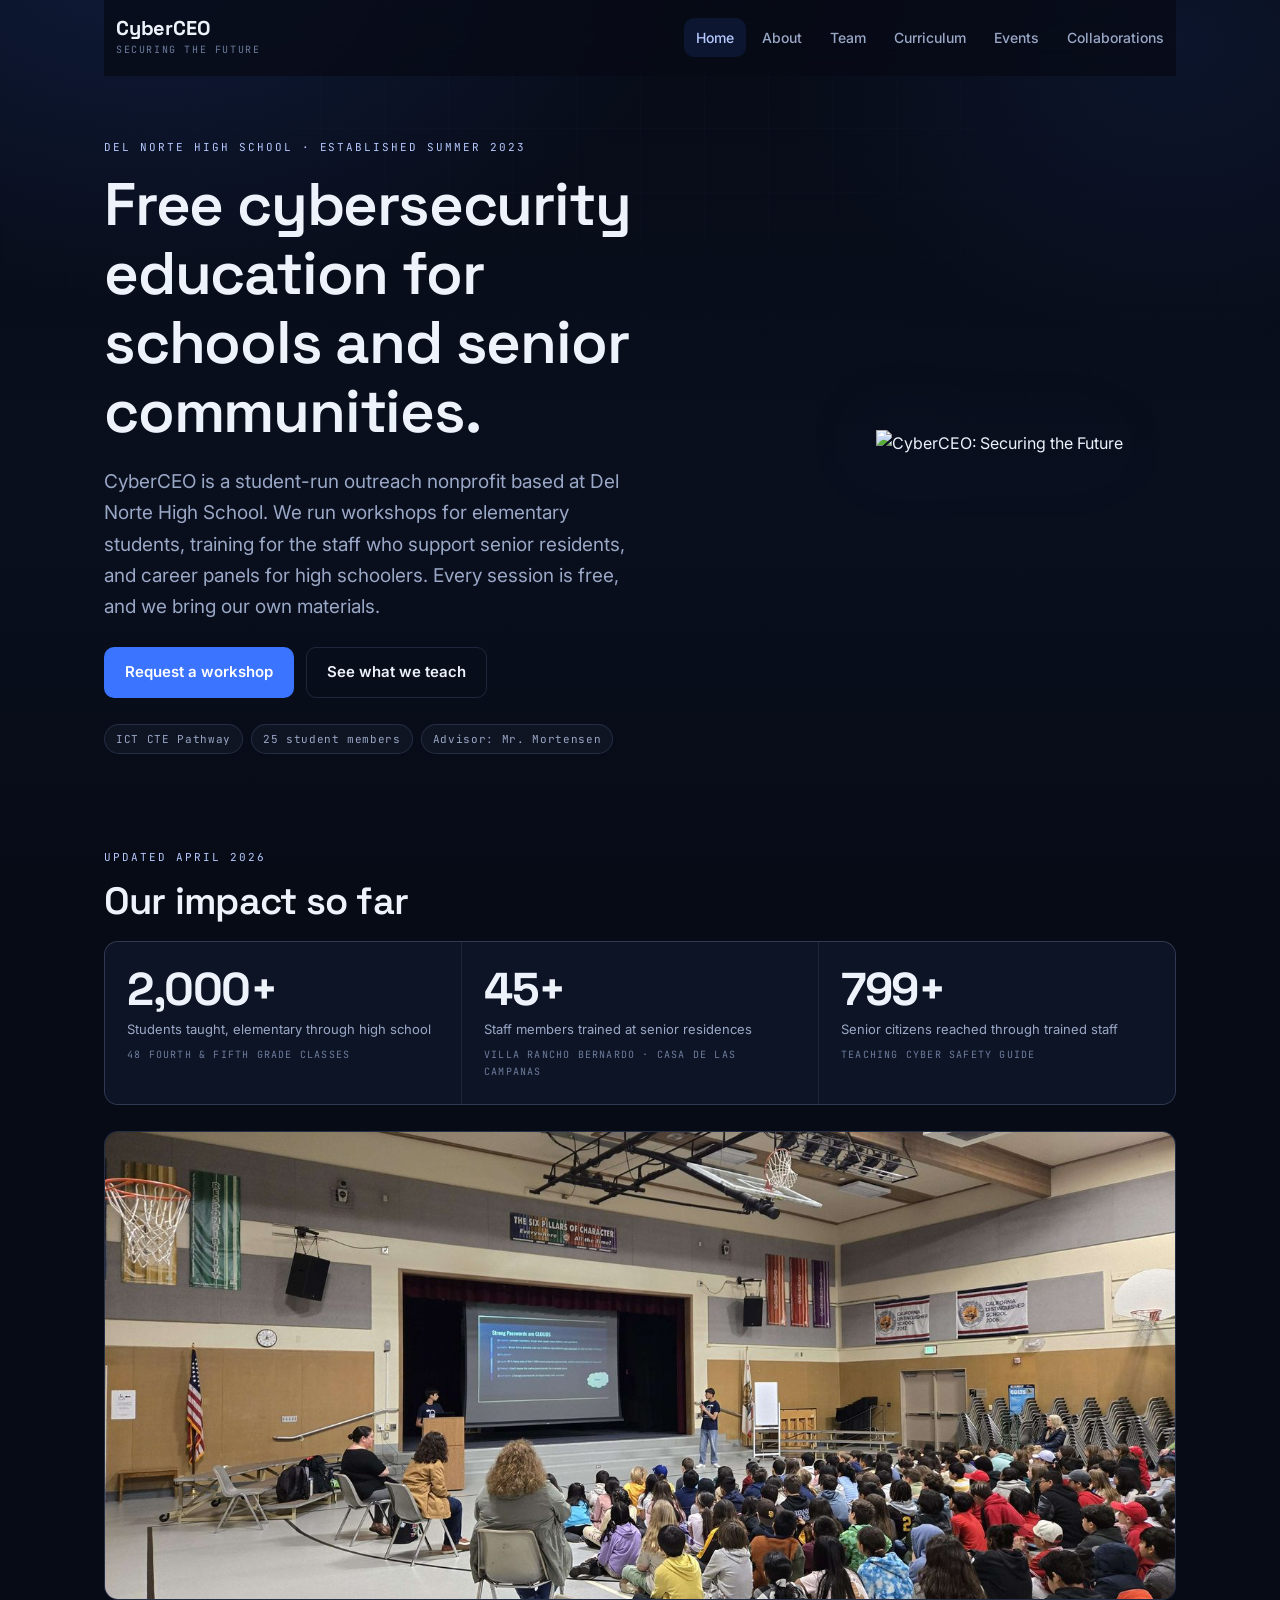
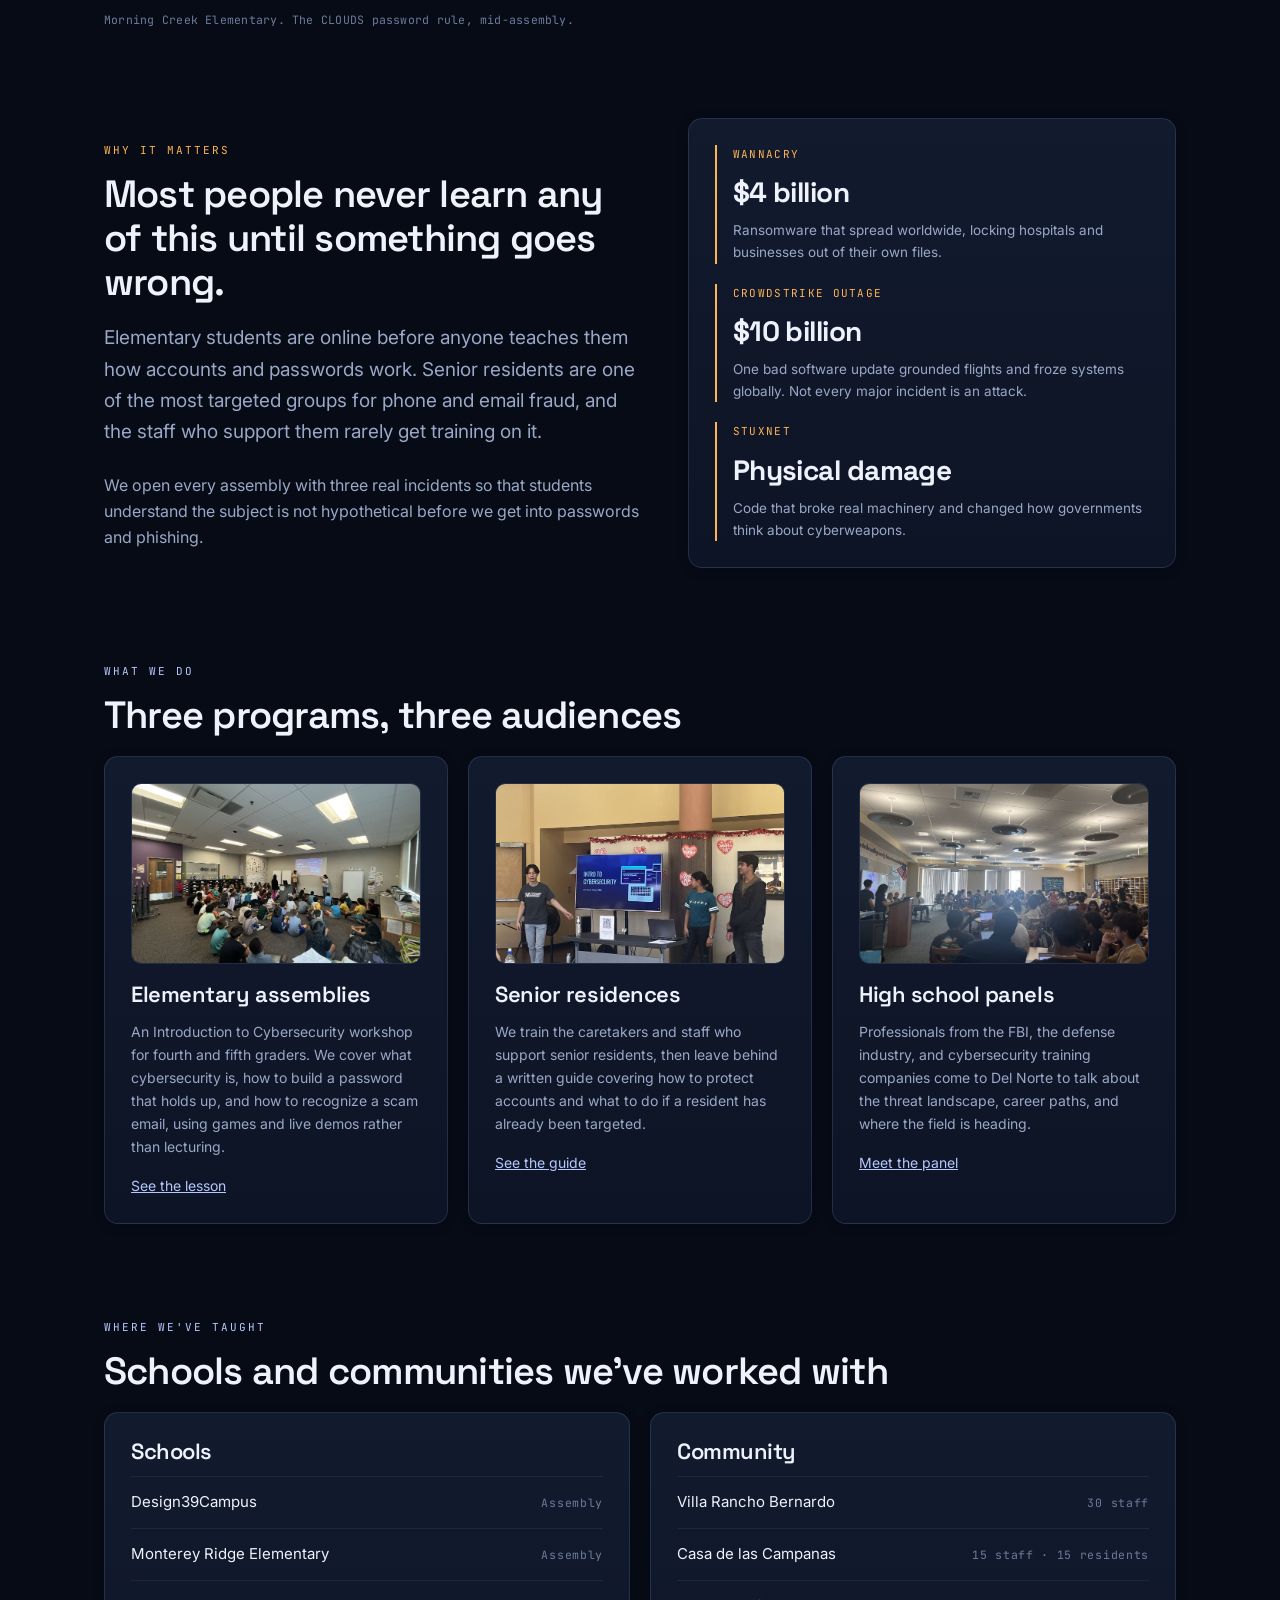
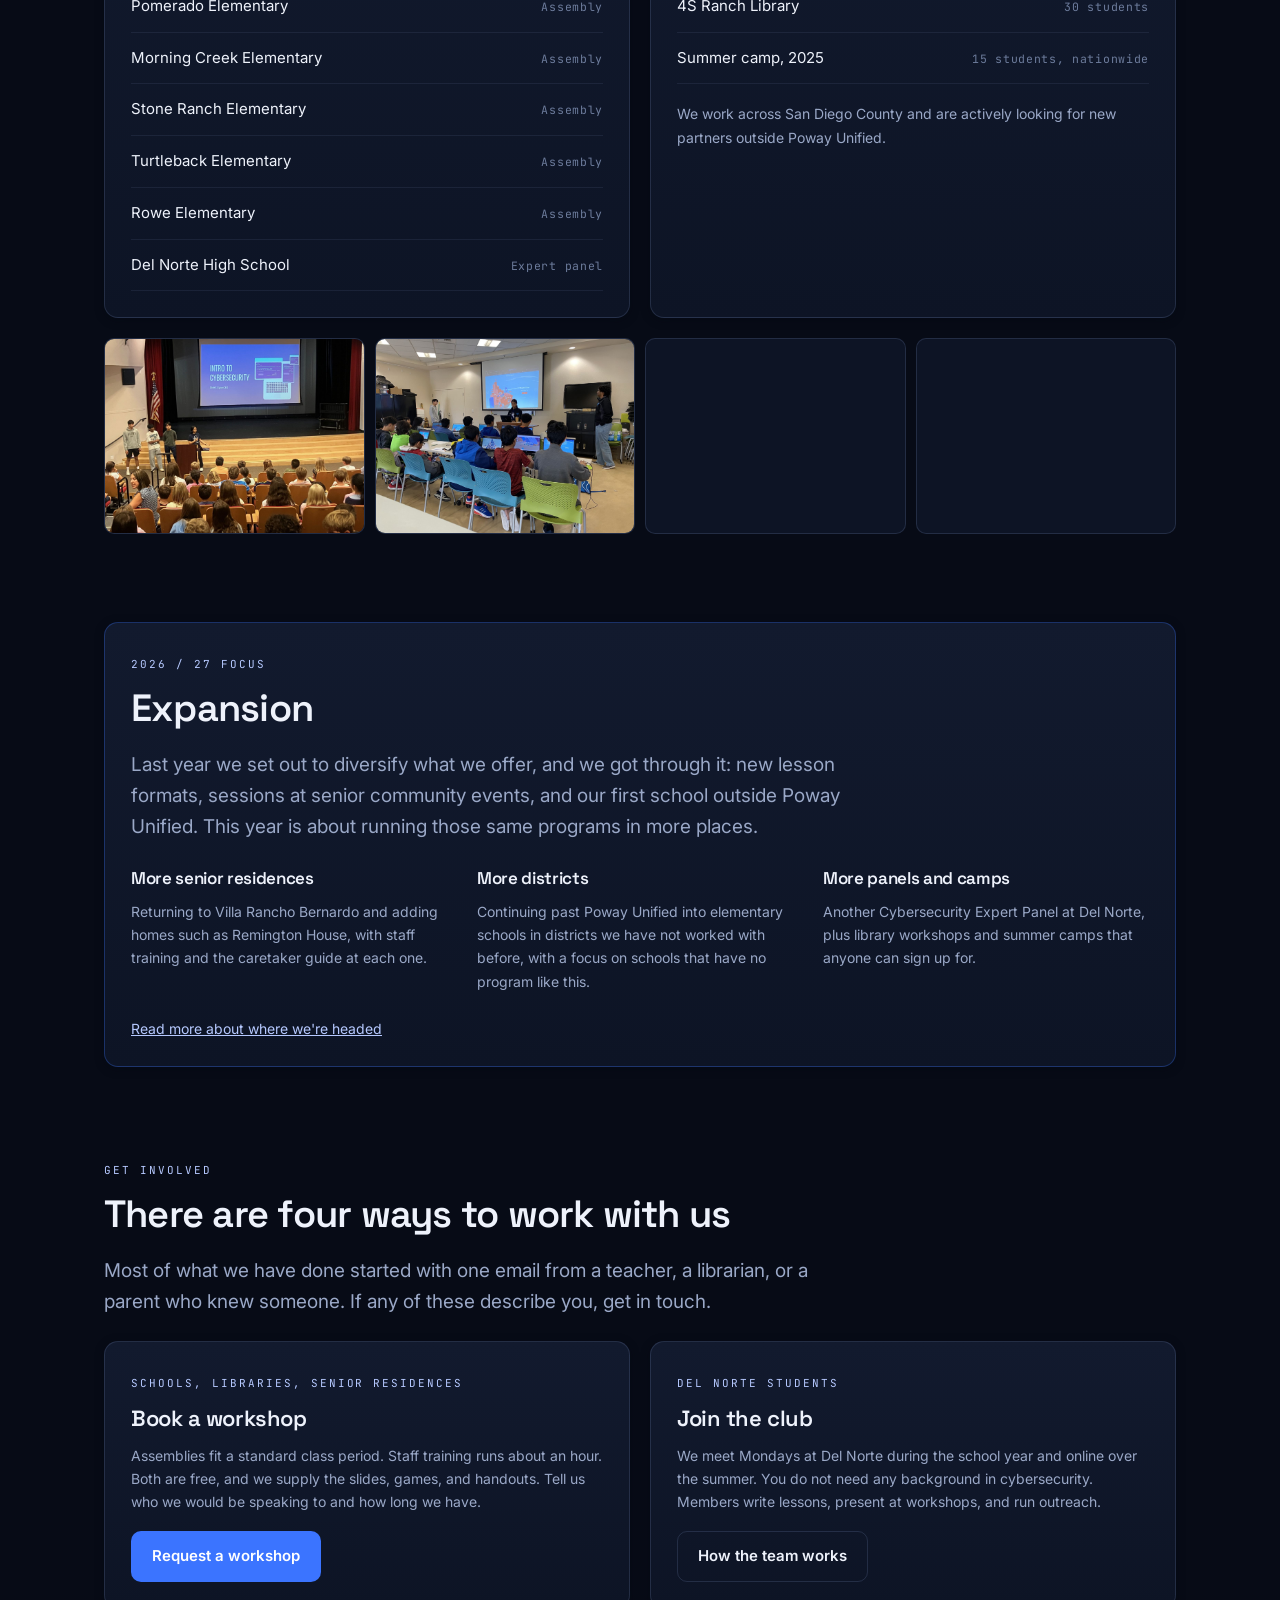
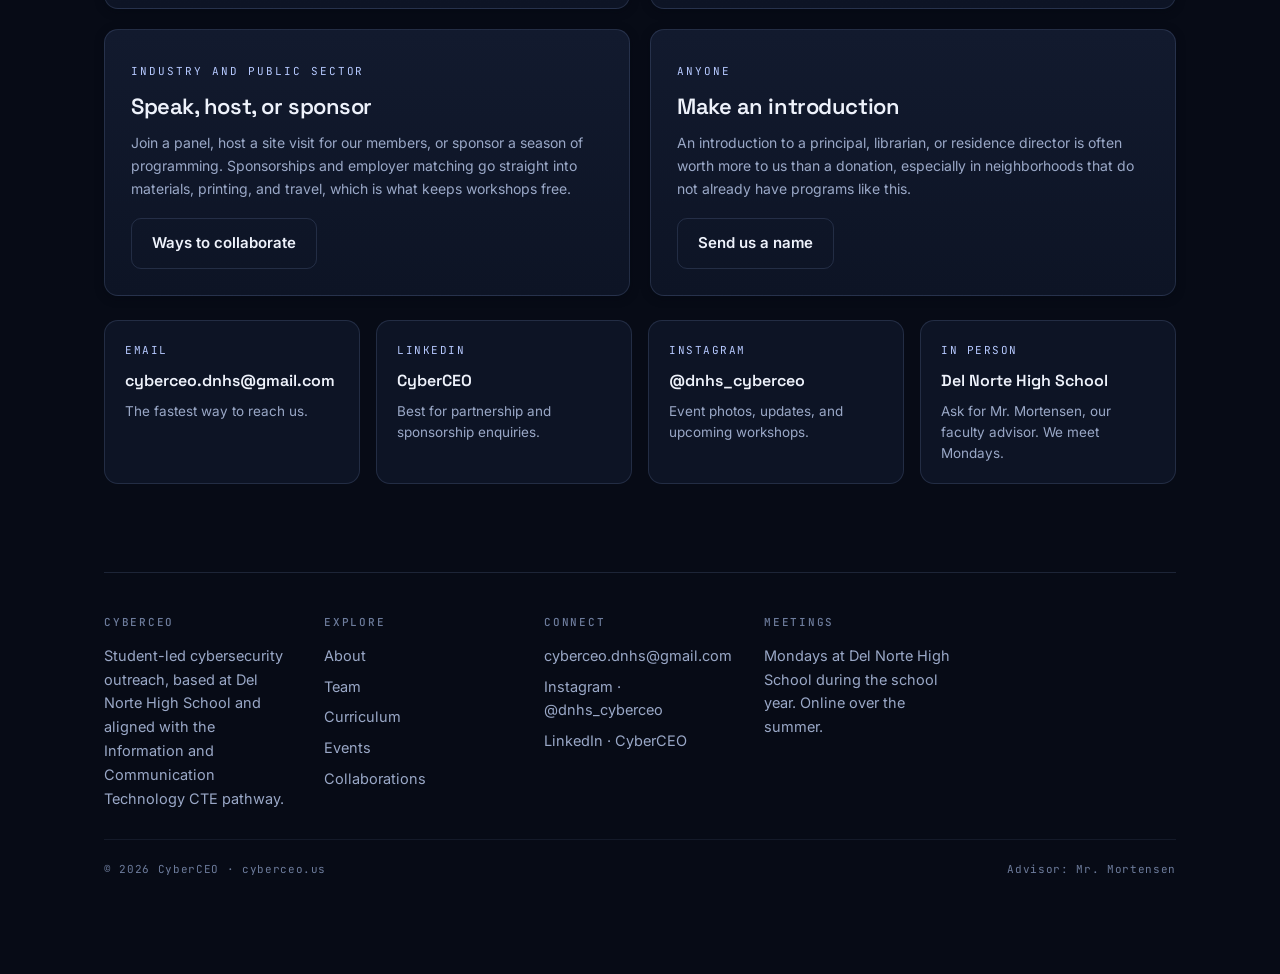
==== commit 1e69fa8a: "more major updates" ====
--- a/index.html
+++ b/index.html
@@ -3,7 +3,7 @@
 <head>
 <meta charset="utf-8">
 <meta name="viewport" content="width=device-width, initial-scale=1">
-<title>CyberCEO — Cybersecurity education for schools and senior communities</title>
+<title>CyberCEO · Cybersecurity education for schools and senior communities</title>
 <meta name="description" content="CyberCEO is a student-led outreach nonprofit at Del Norte High School teaching cyber and information security to elementary students, senior residences, and high schoolers across San Diego County.">
 <link rel="preconnect" href="https://fonts.googleapis.com">
 <link rel="preconnect" href="https://fonts.gstatic.com" crossorigin>
@@ -19,12 +19,7 @@
 
   <header class="site-header">
     <a class="brand" href="index.html">
-      <svg viewBox="0 0 40 40" fill="none" style="color:var(--brand)" aria-hidden="true">
-        <path d="M12 17v-4a8 8 0 0 1 16 0v4" stroke="currentColor" stroke-width="2.6" stroke-linecap="round"/>
-        <rect x="7.5" y="17" width="25" height="17" rx="4.5" stroke="currentColor" stroke-width="2.2"/>
-        <path d="M13.5 30.5a6.5 6.5 0 0 1 13 0" stroke="currentColor" stroke-width="1.3" opacity=".5"/>
-        <circle cx="20" cy="24" r="2.6" stroke="currentColor" stroke-width="1.8"/>
-      </svg>
+      <img class="brand-logo" src="assets/logo-mark.png" alt="">
       <span>
         <span class="brand-name">CyberCEO</span>
         <span class="brand-tag">Securing the future</span>
@@ -46,16 +41,17 @@
     <!-- Hero -->
     <section class="split reveal">
       <div>
-        <p class="eyebrow">Del Norte High School · Est. Summer 2023</p>
-        <h1 class="h-xl">Cybersecurity is a life skill.<br>We teach it early, and&nbsp;often.</h1>
+        <p class="eyebrow">Del Norte High School · Established Summer 2023</p>
+        <h1 class="h-xl">Free cybersecurity education for schools and senior communities.</h1>
         <p class="lead">
-          CyberCEO is a student-run outreach nonprofit. We bring cyber and information
-          security education to elementary classrooms, senior residences, and high school
-          students across San Diego County — for free.
+          CyberCEO is a student-run outreach nonprofit based at Del Norte High School. We
+          run workshops for elementary students, training for the staff who support senior
+          residents, and career panels for high schoolers. Every session is free, and we
+          bring our own materials.
         </p>
         <div class="btn-row">
-          <a class="btn" href="curriculum.html">See what we teach</a>
-          <a class="btn btn-ghost" href="mailto:cyberceo.dnhs@gmail.com?subject=Workshop%20request%20for%20CyberCEO">Request a workshop</a>
+          <a class="btn" href="mailto:cyberceo.dnhs@gmail.com?subject=Workshop%20request%20for%20CyberCEO">Request a workshop</a>
+          <a class="btn btn-ghost" href="curriculum.html">See what we teach</a>
         </div>
         <div class="chip-row" style="margin-top:26px">
           <span class="chip">ICT CTE Pathway</span>
@@ -64,24 +60,14 @@
         </div>
       </div>
       <div>
-        <svg class="hero-mark" viewBox="0 0 200 200" fill="none" role="img" aria-label="The CyberCEO mark: a padlock whose body is drawn from fingerprint ridges.">
-          <path class="shell" d="M62 88V64a38 38 0 0 1 76 0v24" stroke="currentColor" stroke-width="7" stroke-linecap="round"/>
-          <rect class="shell" x="40" y="88" width="120" height="82" rx="20" stroke="currentColor" stroke-width="6"/>
-          <path class="ridge" d="M66 158a34 34 0 0 1 68 0" stroke="currentColor" stroke-width="2.6" opacity=".55"/>
-          <path class="ridge" d="M76 160a24 24 0 0 1 48 0" stroke="currentColor" stroke-width="2.6" opacity=".65"/>
-          <path class="ridge" d="M86 161a14 14 0 0 1 28 0" stroke="currentColor" stroke-width="2.6" opacity=".75"/>
-                    <g class="keyhole">
-            <circle cx="100" cy="122" r="11" stroke="currentColor" stroke-width="5"/>
-            <path d="M100 133v12" stroke="currentColor" stroke-width="5" stroke-linecap="round"/>
-          </g>
-        </svg>
+        <img class="hero-logo" src="assets/logo.png" alt="CyberCEO: Securing the Future">
       </div>
     </section>
 
     <!-- Impact -->
     <section class="reveal">
-      <p class="eyebrow">Impact as of April 2026</p>
-      <h2 class="h-lg">Three years, three audiences.</h2>
+      <p class="eyebrow">Updated April 2026</p>
+      <h2 class="h-lg">Our impact so far</h2>
       <div class="stat-row">
         <div class="stat">
           <span class="stat-num" data-count="2000" data-suffix="+">2,000+</span>
@@ -99,50 +85,25 @@
           <span class="stat-note">Teaching Cyber Safety guide</span>
         </div>
       </div>
-    </section>
-
-    <!-- Who we reach -->
-    <section class="reveal">
-      <p class="eyebrow">Programs</p>
-      <h2 class="h-lg">One subject, three very different rooms.</h2>
-      <div class="grid grid-3">
-        <div class="card card-hover">
-          <h3 class="h-md">Elementary assemblies</h3>
-          <p class="dim small">
-            An hour with fourth and fifth graders: what cybersecurity is, how to build a
-            password nobody can guess, and how to spot a scam email. Built around games,
-            not lectures.
-          </p>
-          <p class="small" style="margin-top:14px"><a href="curriculum.html#elementary">See the lesson →</a></p>
-        </div>
-        <div class="card card-hover">
-          <h3 class="h-md">Senior residences</h3>
-          <p class="dim small">
-            We train the staff who support senior residents, and leave them our Teaching
-            Cyber Safety Instructional Guide so the help continues after we go home.
-          </p>
-          <p class="small" style="margin-top:14px"><a href="curriculum.html#seniors">See the guide →</a></p>
-        </div>
-        <div class="card card-hover">
-          <h3 class="h-md">High school panels</h3>
-          <p class="dim small">
-            Working professionals from the FBI, defense industry, and cyber training
-            companies answer student questions about how this becomes a career.
-          </p>
-          <p class="small" style="margin-top:14px"><a href="collaborations.html">Meet the panel →</a></p>
-        </div>
-      </div>
+      <figure class="band reveal" style="margin-top:26px">
+        <img class="zoomable" src="assets/photos/assembly-morning-creek.jpg" alt="A CyberCEO member presenting the CLOUDS password rule to a full elementary school assembly" loading="lazy" decoding="async">
+        <figcaption>Morning Creek Elementary. The CLOUDS password rule, mid-assembly.</figcaption>
+      </figure>
     </section>
 
     <!-- Why it matters -->
     <section class="split reveal">
       <div>
         <p class="eyebrow signal">Why it matters</p>
-        <h2 class="h-lg">We open every assembly with the receipts.</h2>
+        <h2 class="h-lg">Most people never learn any of this until something goes wrong.</h2>
         <p class="lead">
-          Fourth graders don't need to be scared — they need to understand that the thing
-          they're learning is real, and expensive. These are the three cases we walk
-          through before we ever mention a password.
+          Elementary students are online before anyone teaches them how accounts and
+          passwords work. Senior residents are one of the most targeted groups for phone
+          and email fraud, and the staff who support them rarely get training on it.
+        </p>
+        <p class="dim">
+          We open every assembly with three real incidents so that students understand the
+          subject is not hypothetical before we get into passwords and phishing.
         </p>
       </div>
       <div class="card">
@@ -155,13 +116,51 @@
           <div class="figure">
             <span class="name">CrowdStrike outage</span>
             <span class="amount">$10 billion</span>
-            <p>One bad update grounded flights and froze systems globally — a reminder that not every incident is an attack.</p>
+            <p>One bad software update grounded flights and froze systems globally. Not every major incident is an attack.</p>
           </div>
           <div class="figure">
             <span class="name">Stuxnet</span>
             <span class="amount">Physical damage</span>
-            <p>Code that broke real machinery, and changed what governments think cyberweapons can do.</p>
-          </div>
+            <p>Code that broke real machinery and changed how governments think about cyberweapons.</p>
+          </div>
+        </div>
+      </div>
+    </section>
+
+    <!-- What we do -->
+    <section class="reveal">
+      <p class="eyebrow">What we do</p>
+      <h2 class="h-lg">Three programs, three audiences</h2>
+      <div class="grid grid-3">
+        <div class="card card-hover">
+          <img class="card-media zoomable" src="assets/photos/assembly-d39c.jpg" alt="Elementary students seated on the floor watching a CyberCEO presentation" loading="lazy" decoding="async">
+          <h3 class="h-md">Elementary assemblies</h3>
+          <p class="dim small">
+            An Introduction to Cybersecurity workshop for fourth and fifth graders. We
+            cover what cybersecurity is, how to build a password that holds up, and how to
+            recognize a scam email, using games and live demos rather than lecturing.
+          </p>
+          <p class="small" style="margin-top:14px"><a href="curriculum.html#elementary">See the lesson</a></p>
+        </div>
+        <div class="card card-hover">
+          <img class="card-media zoomable" src="assets/photos/staff-training-presenting.jpg" alt="CyberCEO members presenting the Introduction to Cybersecurity workshop at a senior residence" loading="lazy" decoding="async">
+          <h3 class="h-md">Senior residences</h3>
+          <p class="dim small">
+            We train the caretakers and staff who support senior residents, then leave
+            behind a written guide covering how to protect accounts and what to do if a
+            resident has already been targeted.
+          </p>
+          <p class="small" style="margin-top:14px"><a href="curriculum.html#seniors">See the guide</a></p>
+        </div>
+        <div class="card card-hover">
+          <img class="card-media zoomable" src="assets/photos/panel-audience.jpg" alt="Del Norte students filling the library for the Cybersecurity Expert Panel" loading="lazy" decoding="async">
+          <h3 class="h-md">High school panels</h3>
+          <p class="dim small">
+            Professionals from the FBI, the defense industry, and cybersecurity training
+            companies come to Del Norte to talk about the threat landscape, career paths,
+            and where the field is heading.
+          </p>
+          <p class="small" style="margin-top:14px"><a href="collaborations.html">Meet the panel</a></p>
         </div>
       </div>
     </section>
@@ -169,7 +168,7 @@
     <!-- Where we work -->
     <section class="reveal">
       <p class="eyebrow">Where we've taught</p>
-      <h2 class="h-lg">San Diego County, one room at a time.</h2>
+      <h2 class="h-lg">Schools and communities we've worked with</h2>
       <div class="grid grid-2">
         <div class="card">
           <h3 class="h-md">Schools</h3>
@@ -180,6 +179,7 @@
             <div class="siteitem"><span class="where">Morning Creek Elementary</span><span class="what">Assembly</span></div>
             <div class="siteitem"><span class="where">Stone Ranch Elementary</span><span class="what">Assembly</span></div>
             <div class="siteitem"><span class="where">Turtleback Elementary</span><span class="what">Assembly</span></div>
+            <div class="siteitem"><span class="where">Rowe Elementary</span><span class="what">Assembly</span></div>
             <div class="siteitem"><span class="where">Del Norte High School</span><span class="what">Expert panel</span></div>
           </div>
         </div>
@@ -192,51 +192,134 @@
             <div class="siteitem"><span class="where">Summer camp, 2025</span><span class="what">15 students, nationwide</span></div>
           </div>
           <p class="small dim" style="margin-top:18px">
-            Coming up: Rowe Elementary in September, plus middle schools, private schools,
-            and more workshops in lower-income areas.
-          </p>
-        </div>
-      </div>
-    </section>
-
-    <!-- This year -->
+            We work across San Diego County and are actively looking for new partners
+            outside Poway Unified.
+          </p>
+        </div>
+      </div>
+      <div class="photo-grid" style="margin-top:20px">
+        <div class="photo"><img class="zoomable" src="assets/photos/assembly-auditorium.jpg" alt="Four CyberCEO members presenting to an elementary school assembly" loading="lazy" decoding="async"></div>
+        <div class="photo"><img class="zoomable" src="assets/photos/library-4s-ranch.jpg" alt="Students working through a cyber safety game on laptops at 4S Ranch Library" loading="lazy" decoding="async"></div>
+        <div class="photo"><img class="zoomable" src="assets/photos/seniors-casa-clouds.jpg" alt="A CyberCEO member teaching the CLOUDS password rule to residents at Casa de las Campanas" loading="lazy" decoding="async"></div>
+        <div class="photo"><img class="zoomable" src="assets/photos/panel-group.jpg" alt="CyberCEO leadership with the Cybersecurity Expert Panel speakers" loading="lazy" decoding="async"></div>
+      </div>
+    </section>
+
+    <!-- 2026/27 -->
     <section class="card reveal" style="border-color:rgba(59,116,255,.3)">
-      <p class="eyebrow">2025 / 26 theme</p>
-      <h2 class="h-lg" style="margin-bottom:22px">Diversify.</h2>
+      <p class="eyebrow">2026 / 27 focus</p>
+      <h2 class="h-lg" style="margin-bottom:18px">Expansion</h2>
+      <p class="lead" style="margin-bottom:26px">
+        Last year we set out to diversify what we offer, and we got through it: new lesson
+        formats, sessions at senior community events, and our first school outside Poway
+        Unified. This year is about running those same programs in more places.
+      </p>
       <div class="grid grid-3">
         <div>
-          <h3 class="h-md" style="font-size:17px">Reach further</h3>
-          <p class="dim small">Beyond PUSD elementary schools into middle schools, private schools, and lower-income neighborhoods.</p>
+          <h3 class="h-md" style="font-size:17px">More senior residences</h3>
+          <p class="dim small">
+            Returning to Villa Rancho Bernardo and adding homes such as Remington House,
+            with staff training and the caretaker guide at each one.
+          </p>
         </div>
         <div>
-          <h3 class="h-md" style="font-size:17px">More ways to learn</h3>
-          <p class="dim small">Pamphlets, a printed book, and self-paced courses, so a workshop isn't the only way in.</p>
+          <h3 class="h-md" style="font-size:17px">More districts</h3>
+          <p class="dim small">
+            Continuing past Poway Unified into elementary schools in districts we have not
+            worked with before, with a focus on schools that have no program like this.
+          </p>
         </div>
         <div>
-          <h3 class="h-md" style="font-size:17px">Meet seniors where they are</h3>
-          <p class="dim small">Booths and lightning sessions at community events, plus a dedicated digital literacy curriculum.</p>
-        </div>
-      </div>
-      <p class="small" style="margin-top:24px"><a href="about.html#direction">Read the full 2025/26 direction →</a></p>
-    </section>
-
-    <!-- CTA -->
+          <h3 class="h-md" style="font-size:17px">More panels and camps</h3>
+          <p class="dim small">
+            Another Cybersecurity Expert Panel at Del Norte, plus library workshops and
+            summer camps that anyone can sign up for.
+          </p>
+        </div>
+      </div>
+      <p class="small" style="margin-top:24px"><a href="about.html#direction">Read more about where we're headed</a></p>
+    </section>
+
+    <!-- Get involved -->
     <section class="reveal">
-      <div class="grid grid-3">
-        <div class="card card-hover">
+      <p class="eyebrow">Get involved</p>
+      <h2 class="h-lg">There are four ways to work with us</h2>
+      <p class="lead">
+        Most of what we have done started with one email from a teacher, a librarian, or a
+        parent who knew someone. If any of these describe you, get in touch.
+      </p>
+
+      <div class="grid grid-2" style="grid-template-columns:repeat(auto-fit,minmax(400px,1fr));margin-bottom:24px">
+        <div class="card card-hover">
+          <p class="eyebrow">Schools, libraries, senior residences</p>
+          <h3 class="h-md">Book a workshop</h3>
+          <p class="dim small">
+            Assemblies fit a standard class period. Staff training runs about an hour. Both
+            are free, and we supply the slides, games, and handouts. Tell us who we would be
+            speaking to and how long we have.
+          </p>
+          <div class="btn-row" style="margin-top:18px">
+            <a class="btn" href="mailto:cyberceo.dnhs@gmail.com?subject=Workshop%20request%20for%20CyberCEO">Request a workshop</a>
+          </div>
+        </div>
+        <div class="card card-hover">
+          <p class="eyebrow">Del Norte students</p>
           <h3 class="h-md">Join the club</h3>
-          <p class="dim small">DNHS students: we meet Mondays at Del Norte, and online over the summer.</p>
-          <p class="small" style="margin-top:14px"><a href="team.html">How the team works →</a></p>
-        </div>
-        <div class="card card-hover">
-          <h3 class="h-md">Book us</h3>
-          <p class="dim small">Teachers, librarians, and residence directors: workshops are free and we bring everything.</p>
-          <p class="small" style="margin-top:14px"><a href="mailto:cyberceo.dnhs@gmail.com?subject=Workshop%20request%20for%20CyberCEO">Email us →</a></p>
-        </div>
-        <div class="card card-hover">
-          <h3 class="h-md">Partner or speak</h3>
-          <p class="dim small">Cybersecurity professionals: join a panel, host a visit, or sponsor a season of programming.</p>
-          <p class="small" style="margin-top:14px"><a href="collaborations.html">Ways to work together →</a></p>
+          <p class="dim small">
+            We meet Mondays at Del Norte during the school year and online over the summer.
+            You do not need any background in cybersecurity. Members write lessons, present
+            at workshops, and run outreach.
+          </p>
+          <div class="btn-row" style="margin-top:18px">
+            <a class="btn btn-ghost" href="team.html">How the team works</a>
+          </div>
+        </div>
+        <div class="card card-hover">
+          <p class="eyebrow">Industry and public sector</p>
+          <h3 class="h-md">Speak, host, or sponsor</h3>
+          <p class="dim small">
+            Join a panel, host a site visit for our members, or sponsor a season of
+            programming. Sponsorships and employer matching go straight into materials,
+            printing, and travel, which is what keeps workshops free.
+          </p>
+          <div class="btn-row" style="margin-top:18px">
+            <a class="btn btn-ghost" href="collaborations.html">Ways to collaborate</a>
+          </div>
+        </div>
+        <div class="card card-hover">
+          <p class="eyebrow">Anyone</p>
+          <h3 class="h-md">Make an introduction</h3>
+          <p class="dim small">
+            An introduction to a principal, librarian, or residence director is often worth
+            more to us than a donation, especially in neighborhoods that do not already
+            have programs like this.
+          </p>
+          <div class="btn-row" style="margin-top:18px">
+            <a class="btn btn-ghost" href="mailto:cyberceo.dnhs@gmail.com?subject=Introduction%20for%20CyberCEO">Send us a name</a>
+          </div>
+        </div>
+      </div>
+
+      <div class="channels">
+        <a class="channel" href="mailto:cyberceo.dnhs@gmail.com">
+          <span class="label">Email</span>
+          <span class="value">cyberceo.dnhs@gmail.com</span>
+          <span class="note">The fastest way to reach us.</span>
+        </a>
+        <a class="channel" href="https://www.linkedin.com/company/cyberceo-sd/" rel="noopener">
+          <span class="label">LinkedIn</span>
+          <span class="value">CyberCEO</span>
+          <span class="note">Best for partnership and sponsorship enquiries.</span>
+        </a>
+        <a class="channel" href="https://www.instagram.com/dnhs_cyberceo/" rel="noopener">
+          <span class="label">Instagram</span>
+          <span class="value">@dnhs_cyberceo</span>
+          <span class="note">Event photos, updates, and upcoming workshops.</span>
+        </a>
+        <div class="channel">
+          <span class="label">In person</span>
+          <span class="value">Del Norte High School</span>
+          <span class="note">Ask for Mr. Mortensen, our faculty advisor. We meet Mondays.</span>
         </div>
       </div>
     </section>
@@ -260,7 +343,7 @@
       <h5>Connect</h5>
       <a href="mailto:cyberceo.dnhs@gmail.com">cyberceo.dnhs@gmail.com</a>
       <a href="https://www.instagram.com/dnhs_cyberceo/" rel="noopener">Instagram · @dnhs_cyberceo</a>
-      <a href="https://www.linkedin.com/" rel="noopener">LinkedIn · CyberCEO</a>
+      <a href="https://www.linkedin.com/company/cyberceo-sd/" rel="noopener">LinkedIn · CyberCEO</a>
     </div>
     <div>
       <h5>Meetings</h5>
--- a/assets/styles.css
+++ b/assets/styles.css
@@ -473,7 +473,7 @@
 
 .flip-inner {
   position: relative;
-  min-height: 250px;
+  min-height: 430px;
   transition: transform 550ms cubic-bezier(0.4, 0.1, 0.2, 1);
   transform-style: preserve-3d;
 }
@@ -499,7 +499,7 @@
 .flip-back { transform: rotateY(180deg); justify-content: center; }
 
 .avatar {
-  height: 118px;
+  aspect-ratio: 4 / 5;
   border-radius: var(--radius-sm);
   border: 1px solid var(--line);
   background:
@@ -517,7 +517,8 @@
   overflow: hidden;
 }
 
-.avatar img { width: 100%; height: 100%; object-fit: cover; }
+.avatar img { width: 100%; height: 100%; object-fit: cover; object-position: 50% 18%; }
+.avatar:has(img) { padding: 0; border-color: rgba(59,116,255,.3); }
 
 .flip h4 { margin: 0; font-size: 17px; }
 .flip .role { font-size: 13px; color: var(--brand-soft); margin: 0; line-height: 1.4; }
@@ -739,7 +740,7 @@
 /* ---------- Photo placeholders ---------- */
 .photo-grid {
   display: grid;
-  grid-template-columns: repeat(auto-fit, minmax(150px, 1fr));
+  grid-template-columns: repeat(auto-fit, minmax(215px, 1fr));
   gap: 10px;
   margin-top: 18px;
 }
@@ -982,11 +983,227 @@
 .org-node strong { display: block; font-family: var(--font-display); font-size: 16px; }
 .org-node span { font-size: 13px; color: var(--text-dim); }
 
-.org-branch { display: grid; grid-template-columns: repeat(auto-fit, minmax(180px, 1fr)); gap: 14px; }
+.org-branch { display: grid; grid-template-columns: repeat(auto-fit, minmax(128px, 1fr)); gap: 12px; }
 
 .org-connector {
   height: 22px;
   border-left: 1px solid var(--line);
   width: 0;
   margin: 0 auto;
-}+}
+
+/* ---------- Logo images ----------
+   Drop your files in as:
+     assets/logo-mark.png  — icon only, sits beside the wordmark in the header
+     assets/logo.png       — full lockup, used large on the home page
+   PNG with transparency, or SVG. Swap the extensions in the HTML if you use SVG. */
+
+.brand-logo {
+  height: 36px;
+  width: auto;
+  display: block;
+  flex: none;
+}
+
+.hero-logo {
+  display: block;
+  width: 100%;
+  max-width: 300px;
+  height: auto;
+  margin-left: auto;
+  filter: drop-shadow(0 0 40px rgba(59, 116, 255, 0.28));
+  animation: heroLogoIn 900ms cubic-bezier(0.2, 0.6, 0.2, 1) both;
+}
+
+@keyframes heroLogoIn {
+  from { opacity: 0; transform: translateY(14px) scale(0.97); }
+  to   { opacity: 1; transform: none; }
+}
+
+@media (max-width: 860px) {
+  .hero-logo { max-width: 200px; margin: 0 auto; }
+}
+
+@media (prefers-reduced-motion: reduce) {
+  .hero-logo { animation: none; }
+}
+
+/* ---------- Contact channels ---------- */
+.channels { display: grid; grid-template-columns: repeat(auto-fit, minmax(230px, 1fr)); gap: 16px; }
+
+.channel {
+  display: block;
+  text-decoration: none;
+  color: inherit;
+  border: 1px solid var(--line);
+  border-radius: var(--radius);
+  padding: 20px;
+  background: var(--ink-800);
+  transition: border-color 180ms ease, transform 180ms ease;
+}
+.channel:hover { border-color: var(--brand); transform: translateY(-2px); }
+
+.channel .label {
+  font-family: var(--font-mono);
+  font-size: 11px;
+  letter-spacing: 0.14em;
+  text-transform: uppercase;
+  color: var(--brand-soft);
+  display: block;
+  margin-bottom: 9px;
+}
+
+.channel .value {
+  font-family: var(--font-display);
+  font-size: 16px;
+  font-weight: 600;
+  display: block;
+  margin-bottom: 6px;
+  word-break: break-word;
+}
+
+.channel .note { font-size: 13.5px; color: var(--text-dim); display: block; line-height: 1.55; }
+
+/* ---------- Two-column guide panel ---------- */
+.guide-cols { display: grid; grid-template-columns: repeat(auto-fit, minmax(250px, 1fr)); gap: 24px; }
+
+.guide-cols h4 {
+  font-size: 16px;
+  margin: 0 0 12px;
+  padding-bottom: 10px;
+  border-bottom: 1px solid var(--line);
+}
+
+.guide-cols ol, .guide-cols ul {
+  margin: 0;
+  padding-left: 20px;
+  color: var(--text-dim);
+  font-size: 14.5px;
+  line-height: 1.7;
+}
+
+.guide-cols li { margin-bottom: 7px; }
+
+
+/* ============================================================
+   Photographs
+   ============================================================ */
+
+figure.media { margin: 0; }
+
+figure.media img,
+.band img {
+  display: block;
+  width: 100%;
+  border-radius: var(--radius);
+  border: 1px solid var(--line);
+  background: var(--ink-800);
+}
+
+figure.media figcaption,
+.band figcaption {
+  margin-top: 11px;
+  font-family: var(--font-mono);
+  font-size: 11.5px;
+  line-height: 1.6;
+  letter-spacing: 0.02em;
+  color: var(--text-faint);
+}
+
+/* Wide banner image */
+.band { margin: 0; }
+.band img { aspect-ratio: 16 / 7; object-fit: cover; }
+
+@media (max-width: 720px) {
+  .band img { aspect-ratio: 4 / 3; }
+}
+
+/* Photo sitting at the top of a card */
+.card-media {
+  display: block;
+  width: 100%;
+  aspect-ratio: 16 / 10;
+  object-fit: cover;
+  border-radius: var(--radius-sm);
+  border: 1px solid var(--line);
+  margin-bottom: 18px;
+  background: var(--ink-800);
+}
+
+/* Small photo inside an events archive card */
+.card-thumb {
+  display: block;
+  width: 100%;
+  aspect-ratio: 3 / 2;
+  object-fit: cover;
+  border-radius: var(--radius-sm);
+  border: 1px solid var(--line);
+  margin-bottom: 16px;
+  background: var(--ink-800);
+}
+
+.card-thumb.below { margin-bottom: 0; margin-top: 18px; }
+
+/* Gallery tiles already exist as .photo; make images fill them */
+.photo { padding: 0; border-style: solid; }
+.photo img { width: 100%; height: 100%; object-fit: cover; display: block; }
+
+/* Two-up photo strip */
+.photo-pair {
+  display: grid;
+  grid-template-columns: repeat(auto-fit, minmax(240px, 1fr));
+  gap: 16px;
+}
+
+.zoomable { cursor: zoom-in; transition: opacity 180ms ease; }
+.zoomable:hover { opacity: 0.9; }
+
+/* ---------- Lightbox ---------- */
+.lightbox {
+  position: fixed;
+  inset: 0;
+  z-index: 300;
+  background: rgba(4, 7, 16, 0.95);
+  backdrop-filter: blur(6px);
+  -webkit-backdrop-filter: blur(6px);
+  display: none;
+  flex-direction: column;
+  align-items: center;
+  justify-content: center;
+  gap: 16px;
+  padding: 40px 24px;
+}
+
+.lightbox.open { display: flex; }
+
+.lightbox img {
+  max-width: min(1180px, 94vw);
+  max-height: 78vh;
+  width: auto;
+  border-radius: var(--radius);
+  border: 1px solid var(--line);
+}
+
+.lightbox figcaption {
+  font-family: var(--font-mono);
+  font-size: 12.5px;
+  color: var(--text-dim);
+  text-align: center;
+  max-width: 60ch;
+  line-height: 1.6;
+}
+
+.lightbox-close {
+  position: absolute;
+  top: 18px;
+  right: 20px;
+  background: transparent;
+  border: 1px solid var(--line);
+  color: var(--text);
+  border-radius: var(--radius-sm);
+  padding: 9px 14px;
+  font-family: var(--font-mono);
+  font-size: 12px;
+  cursor: pointer;
+}
+.lightbox-close:hover { border-color: var(--brand); }
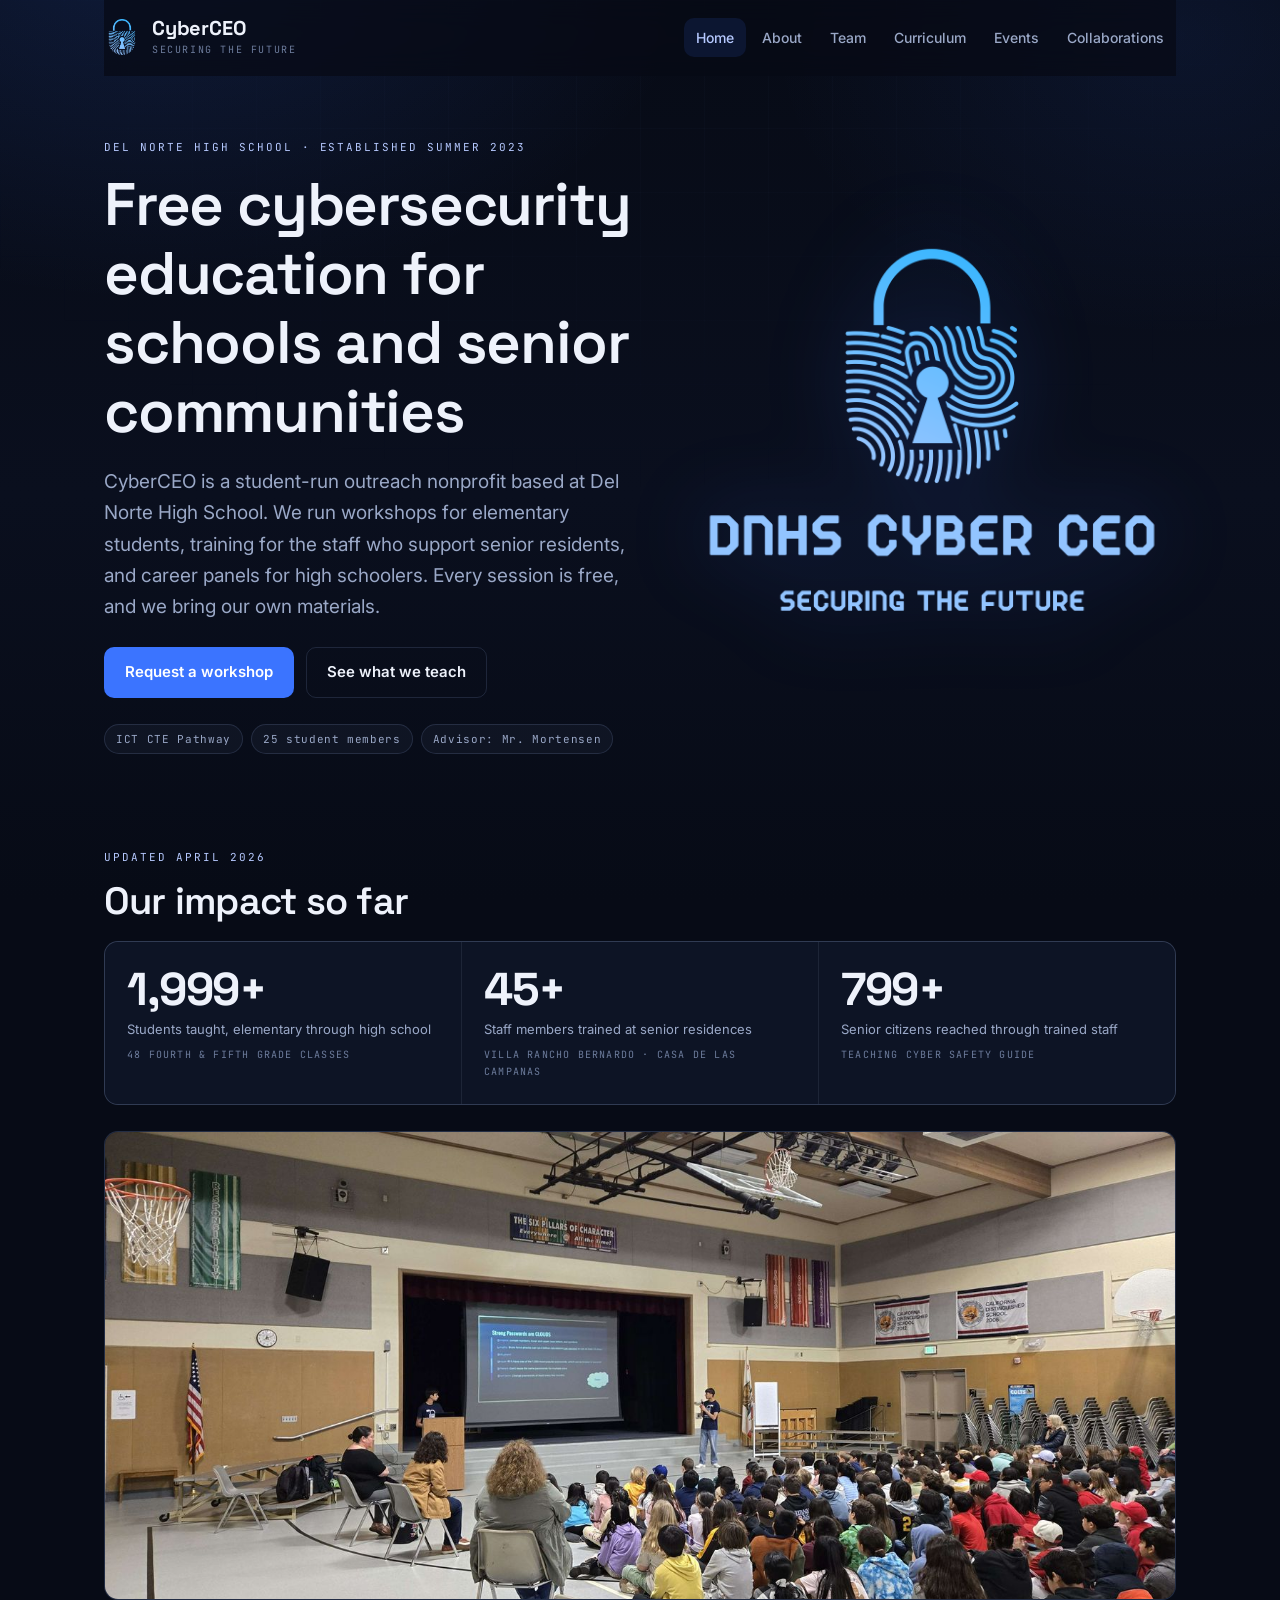
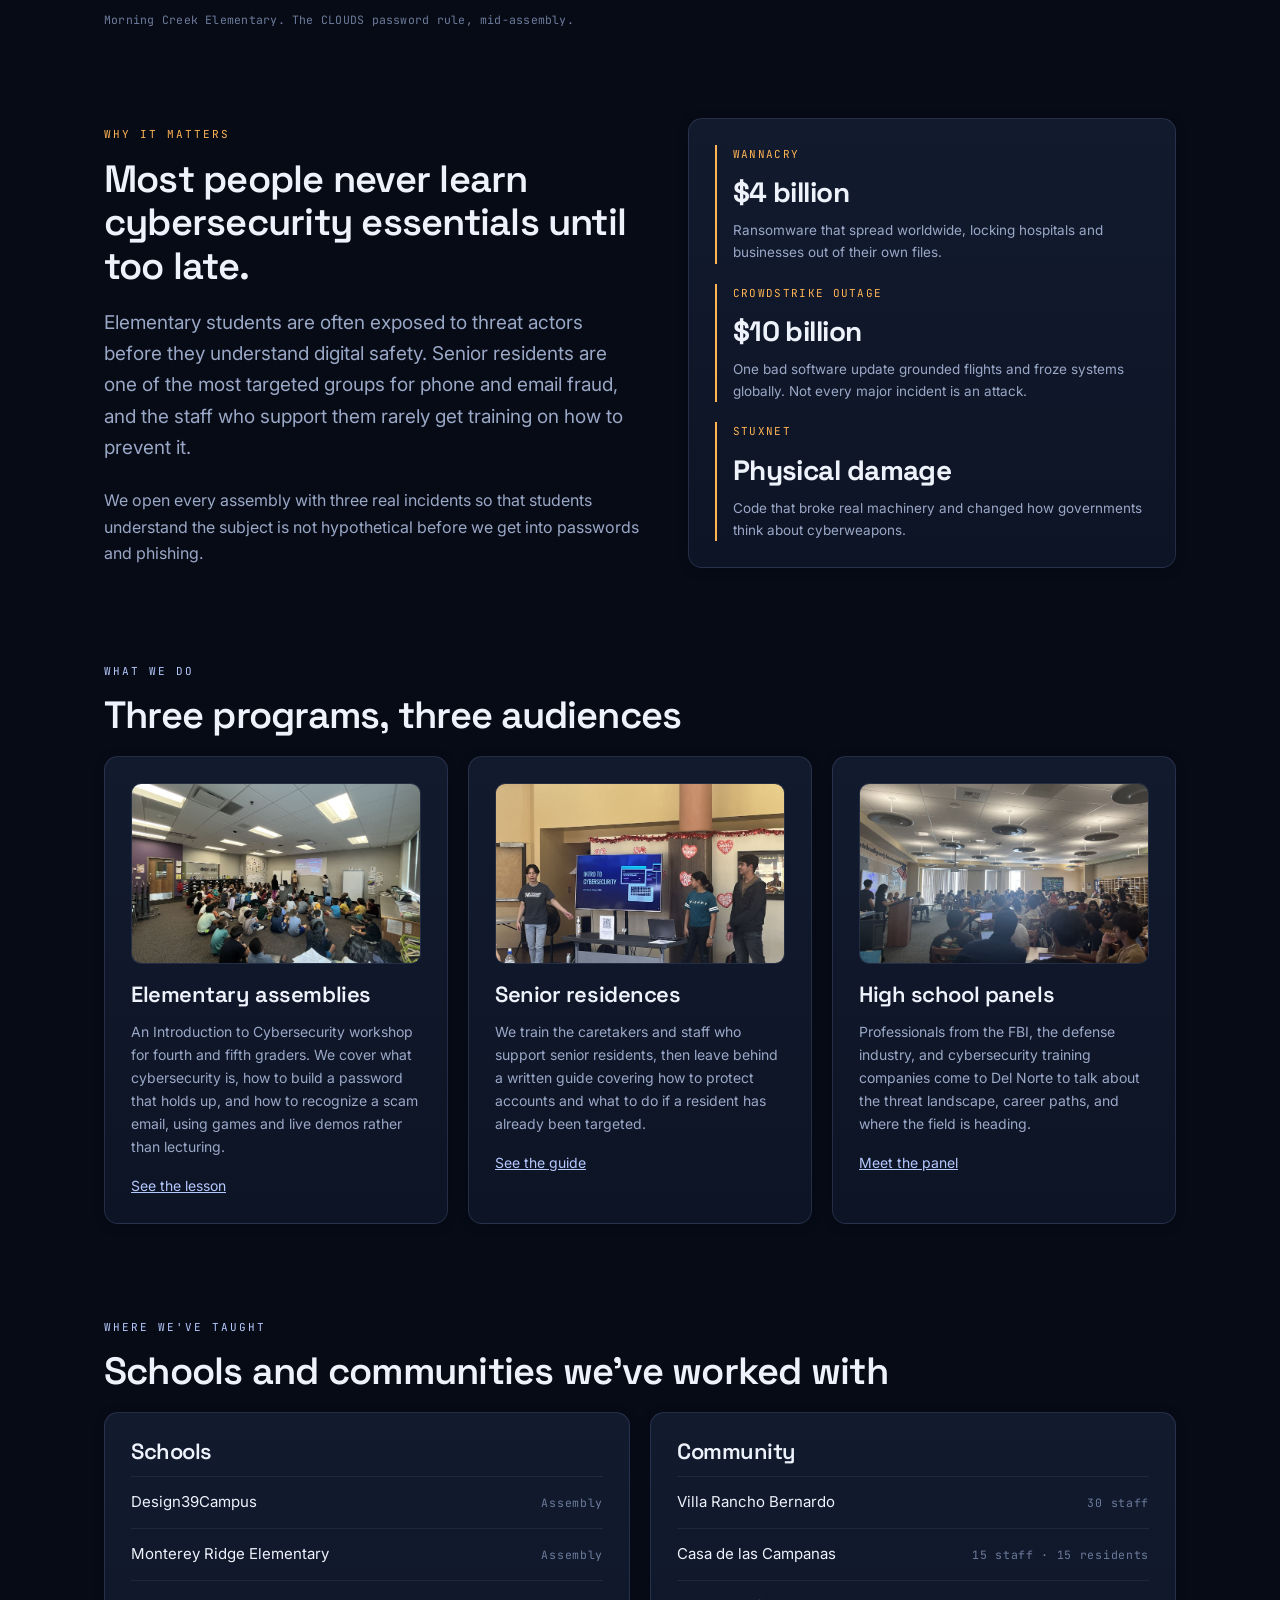
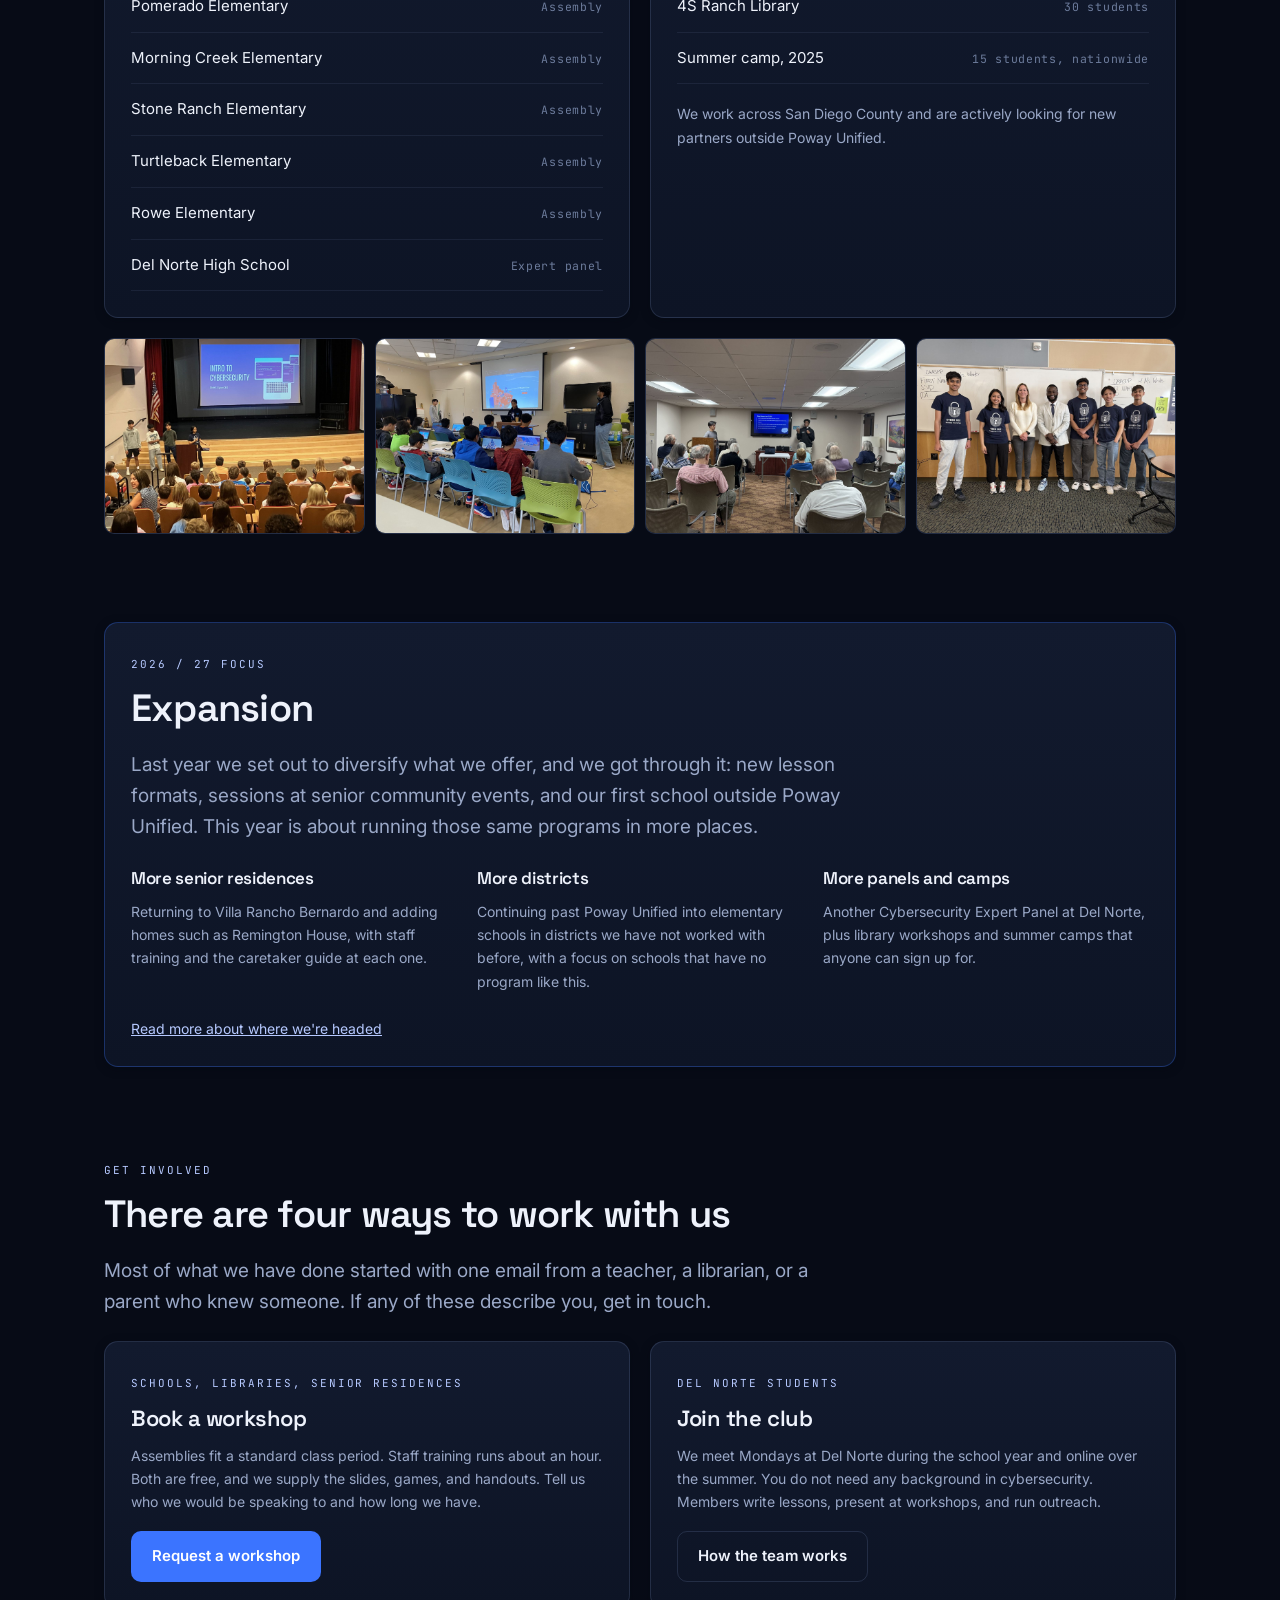
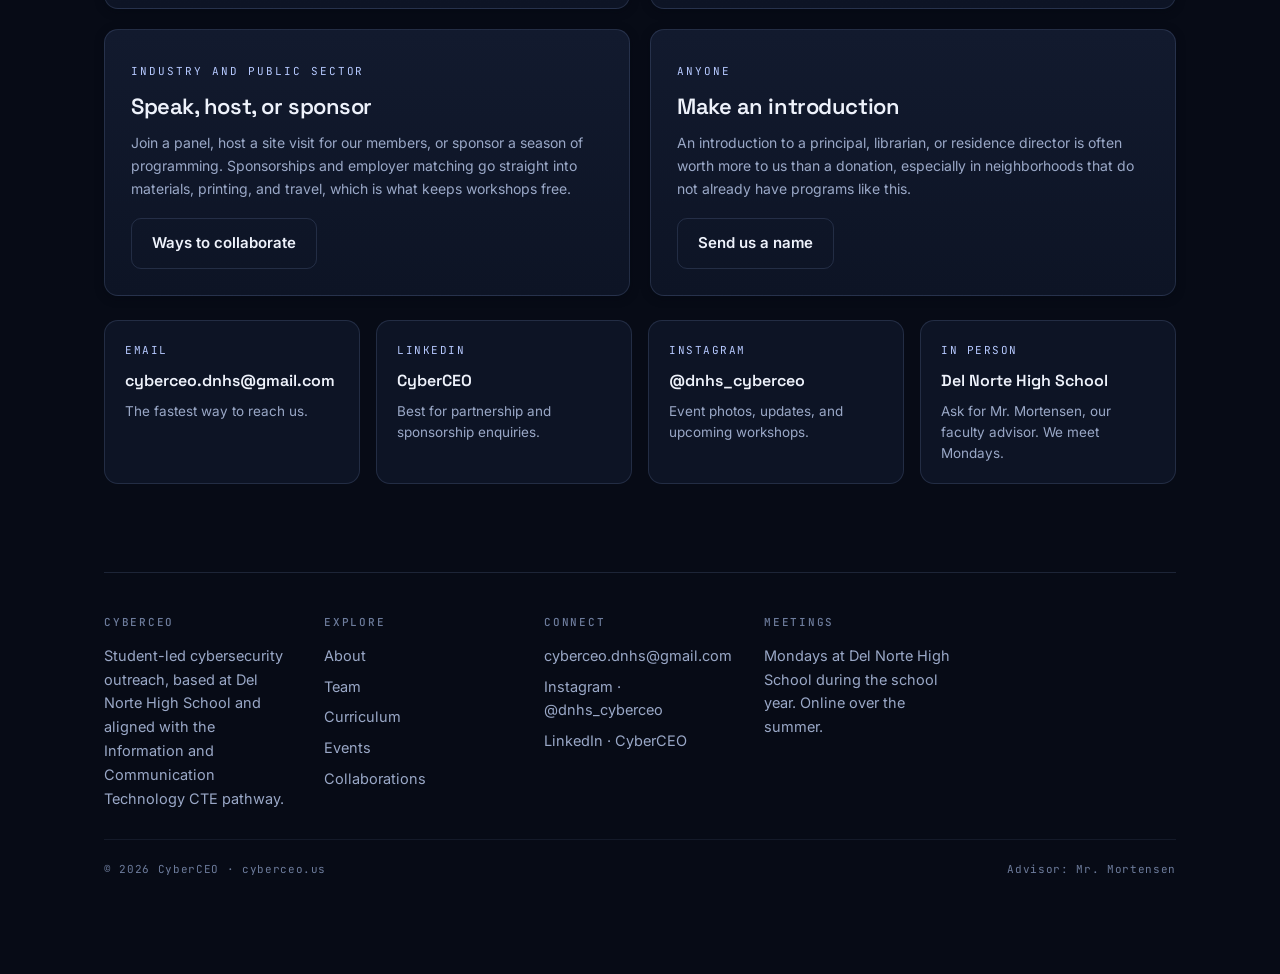
==== commit 00077402: "stylizing updates" ====
--- a/index.html
+++ b/index.html
@@ -42,7 +42,7 @@
     <section class="split reveal">
       <div>
         <p class="eyebrow">Del Norte High School · Established Summer 2023</p>
-        <h1 class="h-xl">Free cybersecurity education for schools and senior communities.</h1>
+        <h1 class="h-xl">Free cybersecurity education for schools and senior communities</h1>
         <p class="lead">
           CyberCEO is a student-run outreach nonprofit based at Del Norte High School. We
           run workshops for elementary students, training for the staff who support senior
@@ -95,11 +95,11 @@
     <section class="split reveal">
       <div>
         <p class="eyebrow signal">Why it matters</p>
-        <h2 class="h-lg">Most people never learn any of this until something goes wrong.</h2>
+        <h2 class="h-lg">Most people never learn cybersecurity essentials until too late.</h2>
         <p class="lead">
-          Elementary students are online before anyone teaches them how accounts and
-          passwords work. Senior residents are one of the most targeted groups for phone
-          and email fraud, and the staff who support them rarely get training on it.
+          Elementary students are often exposed to threat actors before they understand digital safety. 
+          Senior residents are one of the most targeted groups for phone
+          and email fraud, and the staff who support them rarely get training on how to prevent it.
         </p>
         <p class="dim">
           We open every assembly with three real incidents so that students understand the
--- a/assets/styles.css
+++ b/assets/styles.css
@@ -1008,9 +1008,9 @@
 .hero-logo {
   display: block;
   width: 100%;
-  max-width: 300px;
+  max-width: none;
   height: auto;
-  margin-left: auto;
+  margin: 0 auto;
   filter: drop-shadow(0 0 40px rgba(59, 116, 255, 0.28));
   animation: heroLogoIn 900ms cubic-bezier(0.2, 0.6, 0.2, 1) both;
 }
